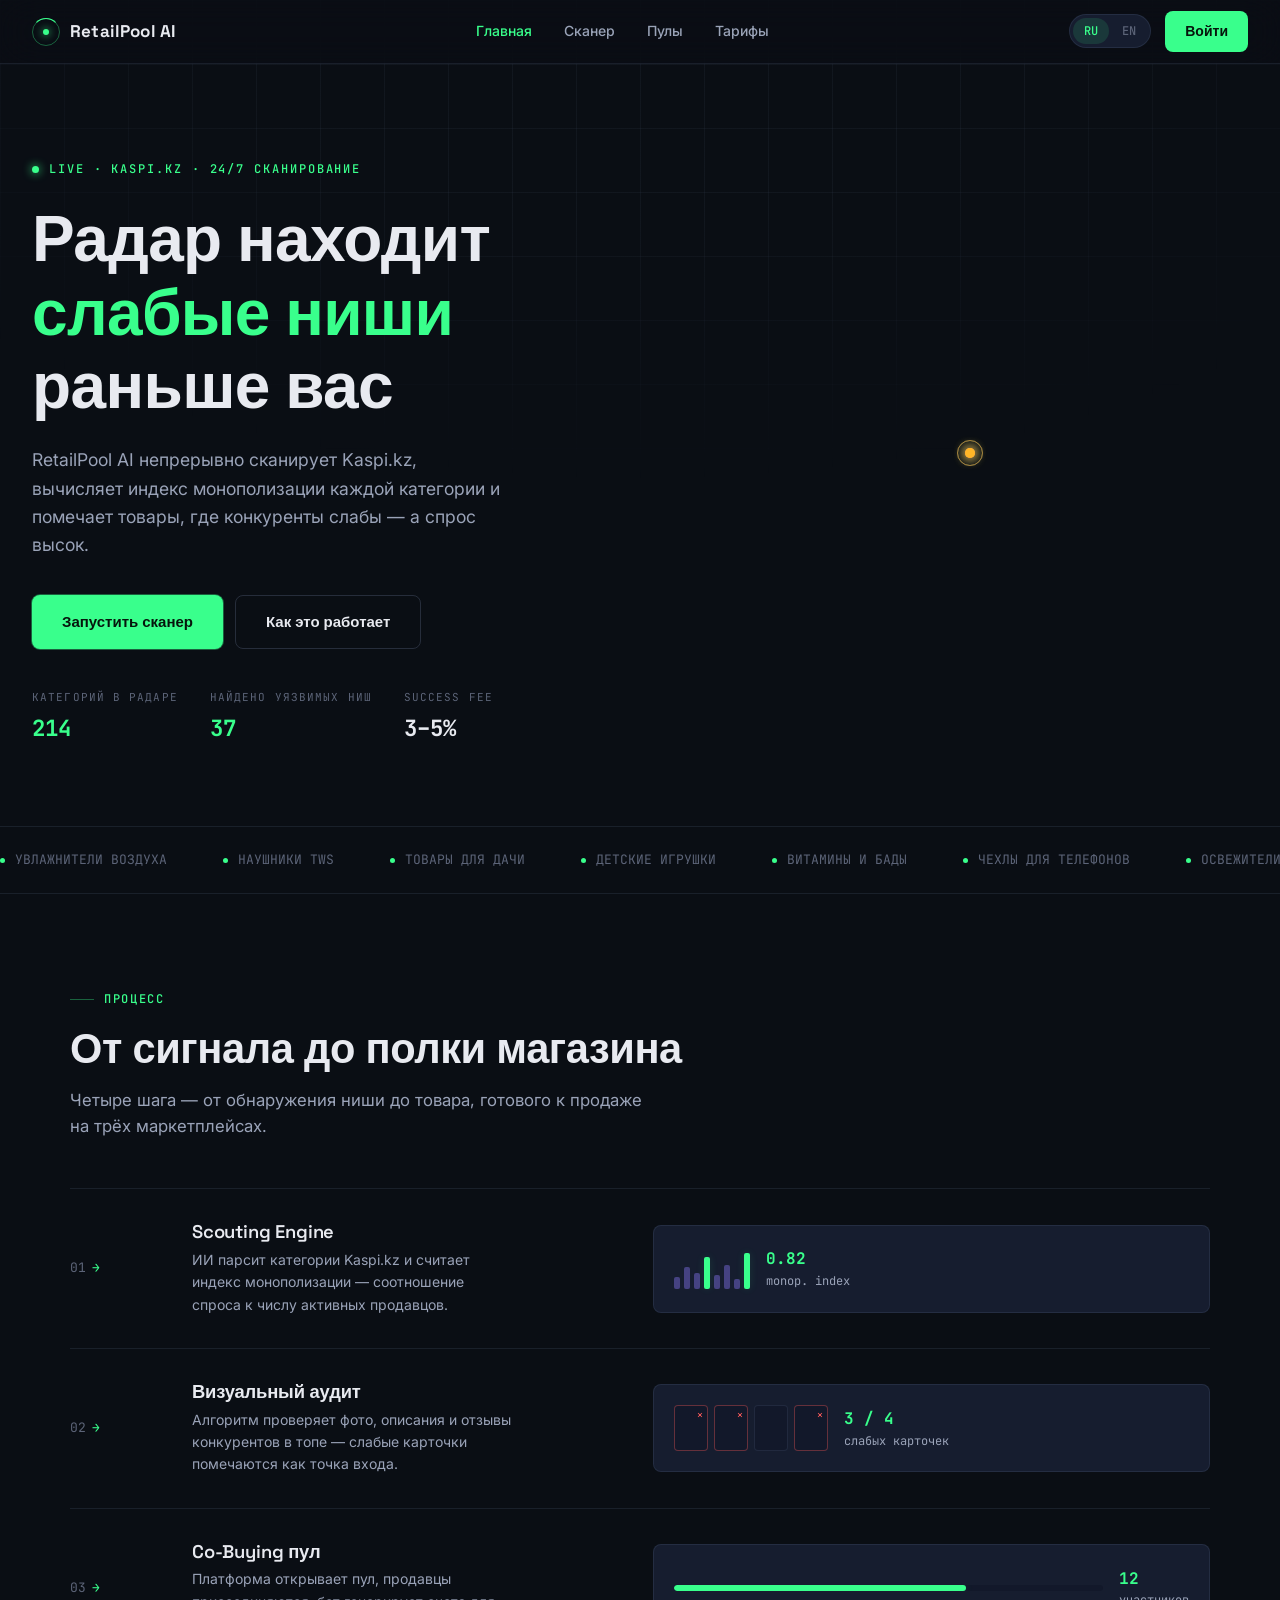
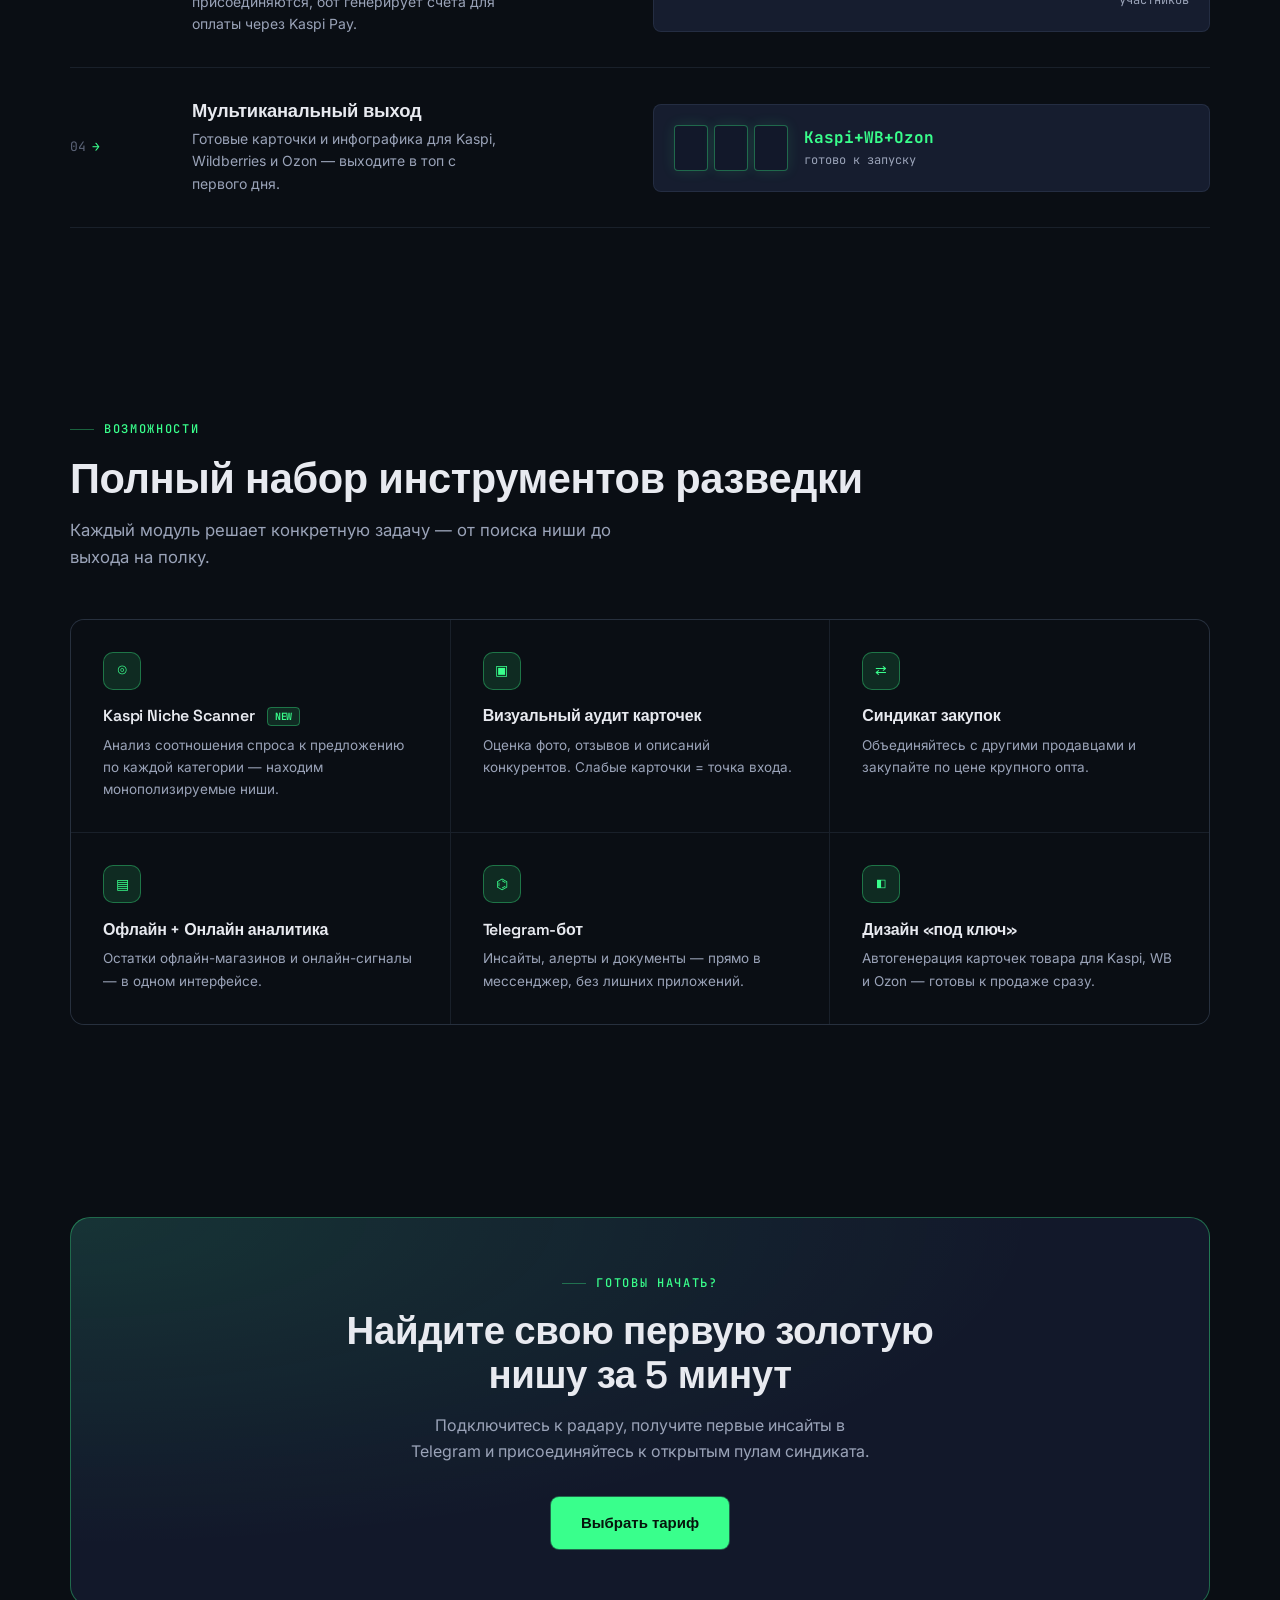
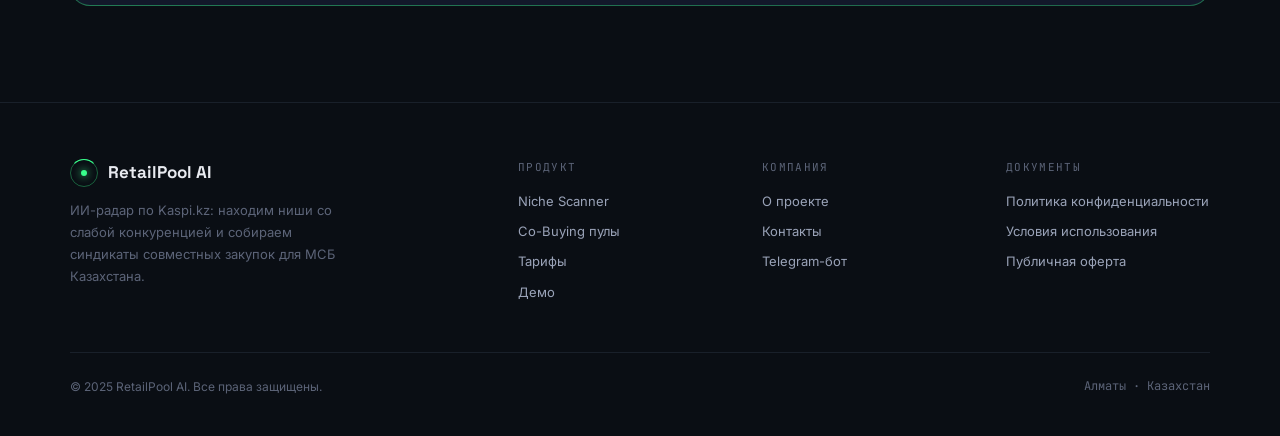
==== frontend/index.html @ d0890abc "quareo" ====
<!DOCTYPE html>
<html lang="ru">
<head>
<meta charset="UTF-8">
<meta name="viewport" content="width=device-width, initial-scale=1.0">
<title>RetailPool AI — Радар по нишам Kaspi.kz</title>
<link rel="stylesheet" href="assets/style.css">
<style>
  /* ── Hero ─────────────────────────────────────────────────── */
  .hero {
    padding-top: 10rem; padding-bottom: 5rem;
    display: grid; grid-template-columns: 1.1fr 1fr; gap: 3rem;
    align-items: center;
  }
  .hero-eyebrow {
    font-family: var(--font-mono); font-size: 12px; font-weight: 500;
    text-transform: uppercase; letter-spacing: 0.16em; color: var(--signal);
    margin-bottom: 1.5rem; display: flex; align-items: center; gap: 10px;
  }
  .hero-eyebrow-dot {
    width: 7px; height: 7px; border-radius: 50%; background: var(--signal);
    box-shadow: 0 0 10px var(--signal);
    animation: blip-pulse 2s ease-in-out infinite;
  }
  @keyframes blip-pulse { 0%,100% { opacity: 1; transform: scale(1); } 50% { opacity: 0.4; transform: scale(0.8); } }
  .hero h1 {
    font-size: clamp(2.4rem, 5.2vw, 4rem);
    margin-bottom: 1.4rem;
  }
  .hero h1 .accent { color: var(--signal); }
  .hero-sub {
    font-size: 1.1rem; color: var(--text-dim); max-width: 480px; margin-bottom: 2.25rem;
  }
  .hero-ctas { display: flex; gap: 12px; flex-wrap: wrap; margin-bottom: 2.5rem; }
  .hero-readout {
    display: flex; gap: 2rem; flex-wrap: wrap;
    font-family: var(--font-mono);
  }
  .readout-item { }
  .readout-label { font-size: 11px; color: var(--text-faint); text-transform: uppercase; letter-spacing: 0.1em; margin-bottom: 4px; }
  .readout-val { font-size: 1.4rem; font-weight: 700; color: var(--text); }
  .readout-val.signal { color: var(--signal); }

  /* ── Radar visual ─────────────────────────────────────────── */
  .radar-wrap {
    position: relative; aspect-ratio: 1; max-width: 460px; margin: 0 auto;
  }
  .radar-ring {
    position: absolute; inset: 0; border-radius: 50%;
    border: 1px solid var(--border);
  }
  .radar-ring.r2 { inset: 12.5%; }
  .radar-ring.r3 { inset: 25%; }
  .radar-ring.r4 { inset: 37.5%; }
  .radar-crosshair {
    position: absolute; inset: 0;
  }
  .radar-crosshair::before, .radar-crosshair::after {
    content: ''; position: absolute; background: var(--border);
  }
  .radar-crosshair::before { left: 0; right: 0; top: 50%; height: 1px; }
  .radar-crosshair::after { top: 0; bottom: 0; left: 50%; width: 1px; }
  .radar-sweep {
    position: absolute; inset: 0; border-radius: 50%;
    background: conic-gradient(from 0deg, var(--signal-dim) 0deg, transparent 60deg, transparent 360deg);
    animation: radar-spin 4s linear infinite;
  }
  @keyframes radar-spin { to { transform: rotate(360deg); } }
  .radar-blip {
    position: absolute; width: 10px; height: 10px; border-radius: 50%;
    background: var(--signal); box-shadow: 0 0 12px var(--signal);
    transform: translate(-50%, -50%);
  }
  .radar-blip::after {
    content: ''; position: absolute; inset: -8px; border-radius: 50%;
    border: 1px solid var(--signal-border);
    animation: blip-ring 2.4s ease-out infinite;
  }
  @keyframes blip-ring {
    0% { transform: scale(0.4); opacity: 1; }
    100% { transform: scale(2.6); opacity: 0; }
  }
  .radar-blip.alert { background: var(--alert); box-shadow: 0 0 12px var(--alert); }
  .radar-blip.alert::after { border-color: rgba(255,92,92,0.35); animation-delay: 0.6s; }
  .radar-blip.amber { background: var(--amber); box-shadow: 0 0 12px var(--amber); }
  .radar-blip.amber::after { border-color: rgba(255,182,39,0.35); animation-delay: 1.2s; }

  .radar-tag {
    position: absolute; transform: translate(-50%, -130%);
    font-family: var(--font-mono); font-size: 11px;
    background: var(--bg-elevated); border: 1px solid var(--border);
    padding: 4px 10px; border-radius: 100px; white-space: nowrap;
    color: var(--text-dim);
    opacity: 0; animation: tag-fade 8s ease-in-out infinite;
  }
  .radar-tag.t1 { animation-delay: 0s; }
  .radar-tag.t2 { animation-delay: 2.6s; }
  .radar-tag.t3 { animation-delay: 5.2s; }
  @keyframes tag-fade {
    0%, 8% { opacity: 0; transform: translate(-50%, -130%) translateY(6px); }
    14%, 70% { opacity: 1; transform: translate(-50%, -130%) translateY(0); }
    78%, 100% { opacity: 0; transform: translate(-50%, -130%) translateY(-6px); }
  }

  /* ── Marquee ──────────────────────────────────────────────── */
  .marquee-section {
    border-top: 1px solid var(--border); border-bottom: 1px solid var(--border);
    padding: 1.4rem 0; overflow: hidden;
  }
  .marquee-track {
    display: flex; gap: 3.5rem; white-space: nowrap;
    font-family: var(--font-mono); font-size: 13px; color: var(--text-faint);
    animation: marquee-scroll 32s linear infinite;
  }
  .marquee-track span { display: flex; align-items: center; gap: 10px; }
  .marquee-track .dot { width: 5px; height: 5px; border-radius: 50%; background: var(--signal); }
  @keyframes marquee-scroll { to { transform: translateX(-50%); } }

  /* ── How it works — process stream ───────────────────────── */
  .process-list { margin-top: 3rem; display: flex; flex-direction: column; }
  .process-row {
    display: grid; grid-template-columns: 90px 1fr 1.3fr; gap: 2rem;
    padding: 2rem 0; border-top: 1px solid var(--border);
    align-items: center;
  }
  .process-row:last-child { border-bottom: 1px solid var(--border); }
  .process-index {
    font-family: var(--font-mono); font-size: 13px; color: var(--text-faint);
  }
  .process-index .arrow { color: var(--signal); margin-left: 6px; }
  .process-name h3 { font-size: 1.15rem; margin-bottom: 0.4rem; }
  .process-name p { font-size: 14px; color: var(--text-dim); max-width: 320px; }
  .process-visual {
    height: 88px; border-radius: var(--radius-sm);
    background: var(--bg-elevated); border: 1px solid var(--border);
    position: relative; overflow: hidden;
    display: flex; align-items: center; padding: 0 1.25rem; gap: 1rem;
  }
  .pv-bars { display: flex; align-items: flex-end; gap: 4px; height: 40px; }
  .pv-bars span { width: 6px; background: var(--violet); border-radius: 2px; opacity: 0.4; }
  .pv-bars span.hi { background: var(--signal); opacity: 1; box-shadow: 0 0 8px var(--signal-dim); }
  .pv-readout { font-family: var(--font-mono); font-size: 12px; color: var(--text-dim); }
  .pv-readout strong { color: var(--signal); display: block; font-size: 16px; }
  .pv-cards { display: flex; gap: 6px; }
  .pv-card { width: 34px; height: 46px; border-radius: 4px; background: var(--bg-panel-solid); border: 1px solid var(--border); position: relative; }
  .pv-card.weak::after {
    content: '✗'; position: absolute; top: 2px; right: 3px;
    font-size: 9px; color: var(--alert);
  }
  .pv-card.weak { border-color: rgba(255,92,92,0.35); }
  .pv-progress-line { flex: 1; height: 6px; background: var(--bg-panel-solid); border-radius: 100px; overflow: hidden; }
  .pv-progress-fill { height: 100%; width: 68%; background: var(--signal); border-radius: 100px; box-shadow: 0 0 10px var(--signal-dim); }

  /* ── Feature grid ─────────────────────────────────────────── */
  .feature-grid {
    display: grid; grid-template-columns: repeat(3, 1fr);
    gap: 1px; margin-top: 3rem;
    background: var(--border); border: 1px solid var(--border); border-radius: var(--radius);
    overflow: hidden;
  }
  .feature-cell {
    background: var(--bg); padding: 2rem;
    transition: background 0.2s;
  }
  .feature-cell:hover { background: var(--bg-elevated); }
  .feature-icon-mark {
    width: 38px; height: 38px; border-radius: 10px;
    background: var(--signal-dim); border: 1px solid var(--signal-border);
    display: flex; align-items: center; justify-content: center;
    margin-bottom: 1.1rem; font-family: var(--font-mono); font-size: 14px; color: var(--signal);
  }
  .feature-cell h3 { font-size: 1rem; margin-bottom: 0.5rem; }
  .feature-cell p { font-size: 13.5px; color: var(--text-dim); line-height: 1.65; }
  .badge-new {
    font-family: var(--font-mono); font-size: 10px; font-weight: 700; text-transform: uppercase;
    background: var(--signal-dim); color: var(--signal);
    border: 1px solid var(--signal-border);
    border-radius: 4px; padding: 2px 7px; margin-left: 8px; vertical-align: middle;
  }

  /* ── CTA banner ───────────────────────────────────────────── */
  .cta-banner {
    border-radius: 20px; border: 1px solid var(--signal-border);
    background: radial-gradient(ellipse at top left, var(--signal-dim), transparent 60%), var(--bg-panel-solid);
    padding: 3.5rem 3rem; text-align: center;
    display: flex; flex-direction: column; align-items: center;
    position: relative; overflow: hidden;
  }
  .cta-banner h2 { font-size: clamp(1.6rem, 3.4vw, 2.4rem); margin-bottom: 1rem; max-width: 600px; }
  .cta-banner p { color: var(--text-dim); margin-bottom: 2rem; max-width: 480px; }

  @media (max-width: 860px) {
    .hero { grid-template-columns: 1fr; padding-top: 8rem; text-align: center; }
    .hero-sub { margin-left: auto; margin-right: auto; }
    .hero-ctas { justify-content: center; }
    .hero-readout { justify-content: center; }
    .radar-wrap { max-width: 360px; }
    .process-row { grid-template-columns: 1fr; gap: 1rem; }
    .process-index { display: flex; align-items: center; }
    .feature-grid { grid-template-columns: 1fr; }
  }
  @media (max-width: 600px) {
    .process-visual { height: 76px; }
  }
</style>
</head>
<body>

<!-- NAV -->
<nav>
  <a href="index.html" class="nav-logo">
    <span class="nav-logo-mark"></span>
    RetailPool AI
  </a>
  <div class="nav-links" id="navLinks">
    <a href="index.html" class="active" data-i="nav_home">Главная</a>
    <a href="scanner.html" data-i="nav_scanner">Сканер</a>
    <a href="pools.html" data-i="nav_pools">Пулы</a>
    <a href="pricing.html" data-i="nav_pricing">Тарифы</a>
  </div>
  <div class="nav-right">
    <div class="lang-switch">
      <button class="lang-btn active" data-lang="ru" onclick="rpSetLang('ru')">RU</button>
      <button class="lang-btn" data-lang="en" onclick="rpSetLang('en')">EN</button>
    </div>
    <a href="pricing.html" class="btn-nav-cta" data-i="nav_cta">Начать</a>
    <button class="nav-burger" onclick="rpToggleMobileNav()" aria-label="Menu">☰</button>
  </div>
</nav>

<main>
  <!-- HERO -->
  <section class="hero">
    <div data-reveal>
      <div class="hero-eyebrow">
        <span class="hero-eyebrow-dot"></span>
        <span data-i="hero_eyebrow">Live · Kaspi.kz · 24/7 сканирование</span>
      </div>
      <h1 data-i="hero_h1">Радар находит<br><span class="accent">слабые ниши</span><br>раньше вас</h1>
      <p class="hero-sub" data-i="hero_sub">RetailPool AI непрерывно сканирует Kaspi.kz, вычисляет индекс монополизации каждой категории и помечает товары, где конкуренты слабы — а спрос высок.</p>
      <div class="hero-ctas">
        <a href="scanner.html" class="btn btn-primary" data-i="hero_cta1">Запустить сканер</a>
        <a href="#how" class="btn btn-secondary" data-i="hero_cta2">Как это работает</a>
      </div>
      <div class="hero-readout">
        <div class="readout-item">
          <div class="readout-label" data-i="ro1_label">Категорий в радаре</div>
          <div class="readout-val mono signal">214</div>
        </div>
        <div class="readout-item">
          <div class="readout-label" data-i="ro2_label">Найдено уязвимых ниш</div>
          <div class="readout-val mono signal">37</div>
        </div>
        <div class="readout-item">
          <div class="readout-label" data-i="ro3_label">Success Fee</div>
          <div class="readout-val mono">3–5%</div>
        </div>
      </div>
    </div>

    <div class="radar-wrap" data-reveal>
      <div class="radar-ring"></div>
      <div class="radar-ring r2"></div>
      <div class="radar-ring r3"></div>
      <div class="radar-ring r4"></div>
      <div class="radar-crosshair"></div>
      <div class="radar-sweep"></div>
      <div class="radar-blip" style="top:28%; left:62%;"></div>
      <div class="radar-blip alert" style="top:65%; left:38%;"></div>
      <div class="radar-blip amber" style="top:45%; left:75%;"></div>
      <div class="radar-tag t1" style="top:28%; left:62%;" data-i="radar_tag1">Увлажнители · monop. 0.82</div>
      <div class="radar-tag t2" style="top:65%; left:38%;" data-i="radar_tag2">Наушники TWS · слабые карточки</div>
      <div class="radar-tag t3" style="top:45%; left:75%;" data-i="radar_tag3">Товары для дачи · спрос ↑212%</div>
    </div>
  </section>

  <!-- MARQUEE -->
  <div class="marquee-section">
    <div class="marquee-track" id="marqueeTrack"></div>
  </div>

  <!-- HOW IT WORKS -->
  <section id="how">
    <div class="container">
      <div class="section-eyebrow" data-i="how_eyebrow">Процесс</div>
      <h2 class="section-title" data-i="how_title">От сигнала до полки магазина</h2>
      <p class="section-sub" data-i="how_sub">Четыре шага — от обнаружения ниши до товара, готового к продаже на трёх маркетплейсах.</p>

      <div class="process-list">
        <div class="process-row" data-reveal>
          <div class="process-index">01<span class="arrow">→</span></div>
          <div class="process-name">
            <h3 data-i="step1_h">Scouting Engine</h3>
            <p data-i="step1_p">ИИ парсит категории Kaspi.kz и считает индекс монополизации — соотношение спроса к числу активных продавцов.</p>
          </div>
          <div class="process-visual">
            <div class="pv-bars">
              <span style="height:30%"></span><span style="height:55%"></span><span style="height:40%"></span>
              <span style="height:80%" class="hi"></span><span style="height:35%"></span><span style="height:60%"></span>
              <span style="height:25%"></span><span style="height:90%" class="hi"></span>
            </div>
            <div class="pv-readout"><strong>0.82</strong><span data-i="pv1_label">monop. index</span></div>
          </div>
        </div>

        <div class="process-row" data-reveal>
          <div class="process-index">02<span class="arrow">→</span></div>
          <div class="process-name">
            <h3 data-i="step2_h">Визуальный аудит</h3>
            <p data-i="step2_p">Алгоритм проверяет фото, описания и отзывы конкурентов в топе — слабые карточки помечаются как точка входа.</p>
          </div>
          <div class="process-visual">
            <div class="pv-cards">
              <div class="pv-card weak"></div>
              <div class="pv-card weak"></div>
              <div class="pv-card"></div>
              <div class="pv-card weak"></div>
            </div>
            <div class="pv-readout"><strong class="text-alert">3 / 4</strong><span data-i="pv2_label">слабых карточек</span></div>
          </div>
        </div>

        <div class="process-row" data-reveal>
          <div class="process-index">03<span class="arrow">→</span></div>
          <div class="process-name">
            <h3 data-i="step3_h">Co-Buying пул</h3>
            <p data-i="step3_p">Платформа открывает пул, продавцы присоединяются, бот генерирует счета для оплаты через Kaspi Pay.</p>
          </div>
          <div class="process-visual">
            <div class="pv-progress-line"><div class="pv-progress-fill"></div></div>
            <div class="pv-readout"><strong>12</strong><span data-i="pv3_label">участников</span></div>
          </div>
        </div>

        <div class="process-row" data-reveal>
          <div class="process-index">04<span class="arrow">→</span></div>
          <div class="process-name">
            <h3 data-i="step4_h">Мультиканальный выход</h3>
            <p data-i="step4_p">Готовые карточки и инфографика для Kaspi, Wildberries и Ozon — выходите в топ с первого дня.</p>
          </div>
          <div class="process-visual">
            <div class="pv-cards">
              <div class="pv-card" style="border-color: var(--signal-border); box-shadow: 0 0 14px var(--signal-dim);"></div>
              <div class="pv-card" style="border-color: var(--signal-border); box-shadow: 0 0 14px var(--signal-dim);"></div>
              <div class="pv-card" style="border-color: var(--signal-border); box-shadow: 0 0 14px var(--signal-dim);"></div>
            </div>
            <div class="pv-readout"><strong class="text-signal" data-i="pv4_val">Kaspi+WB+Ozon</strong><span data-i="pv4_label">готово к запуску</span></div>
          </div>
        </div>
      </div>
    </div>
  </section>

  <!-- FEATURES -->
  <section id="features">
    <div class="container">
      <div class="section-eyebrow" data-i="feat_eyebrow">Возможности</div>
      <h2 class="section-title" data-i="feat_title">Полный набор инструментов разведки</h2>
      <p class="section-sub" data-i="feat_sub">Каждый модуль решает конкретную задачу — от поиска ниши до выхода на полку.</p>

      <div class="feature-grid">
        <div class="feature-cell" data-reveal>
          <div class="feature-icon-mark">◎</div>
          <h3 data-i="f1_h">Kaspi Niche Scanner <span class="badge-new">New</span></h3>
          <p data-i="f1_p">Анализ соотношения спроса к предложению по каждой категории — находим монополизируемые ниши.</p>
        </div>
        <div class="feature-cell" data-reveal>
          <div class="feature-icon-mark">▣</div>
          <h3 data-i="f2_h">Визуальный аудит карточек</h3>
          <p data-i="f2_p">Оценка фото, отзывов и описаний конкурентов. Слабые карточки = точка входа.</p>
        </div>
        <div class="feature-cell" data-reveal>
          <div class="feature-icon-mark">⇄</div>
          <h3 data-i="f3_h">Синдикат закупок</h3>
          <p data-i="f3_p">Объединяйтесь с другими продавцами и закупайте по цене крупного опта.</p>
        </div>
        <div class="feature-cell" data-reveal>
          <div class="feature-icon-mark">▤</div>
          <h3 data-i="f4_h">Офлайн + Онлайн аналитика</h3>
          <p data-i="f4_p">Остатки офлайн-магазинов и онлайн-сигналы — в одном интерфейсе.</p>
        </div>
        <div class="feature-cell" data-reveal>
          <div class="feature-icon-mark">⌬</div>
          <h3 data-i="f5_h">Telegram-бот</h3>
          <p data-i="f5_p">Инсайты, алерты и документы — прямо в мессенджер, без лишних приложений.</p>
        </div>
        <div class="feature-cell" data-reveal>
          <div class="feature-icon-mark">◧</div>
          <h3 data-i="f6_h">Дизайн «под ключ»</h3>
          <p data-i="f6_p">Автогенерация карточек товара для Kaspi, WB и Ozon — готовы к продаже сразу.</p>
        </div>
      </div>
    </div>
  </section>

  <!-- CTA -->
  <section>
    <div class="container">
      <div class="cta-banner" data-reveal>
        <div class="section-eyebrow" data-i="cta_eyebrow" style="justify-content:center">Готовы начать?</div>
        <h2 data-i="cta_title">Найдите свою первую золотую нишу за 5 минут</h2>
        <p data-i="cta_sub">Подключитесь к радару, получите первые инсайты в Telegram и присоединяйтесь к открытым пулам синдиката.</p>
        <a href="pricing.html" class="btn btn-primary" data-i="cta_btn">Выбрать тариф</a>
      </div>
    </div>
  </section>
</main>

<!-- FOOTER -->
<footer>
  <div class="footer-grid">
    <div>
      <div class="footer-brand"><span class="nav-logo-mark"></span> RetailPool AI</div>
      <p class="footer-desc" data-i="footer_desc">ИИ-радар по Kaspi.kz: находим ниши со слабой конкуренцией и собираем синдикаты совместных закупок для МСБ Казахстана.</p>
    </div>
    <div class="footer-col">
      <div class="footer-col-title" data-i="footer_product">Продукт</div>
      <a href="scanner.html" data-i="footer_l_scanner">Niche Scanner</a>
      <a href="pools.html" data-i="footer_l_pools">Co-Buying пулы</a>
      <a href="pricing.html" data-i="footer_l_pricing">Тарифы</a>
      <a href="scanner.html#demo" data-i="footer_l_demo">Демо</a>
    </div>
    <div class="footer-col">
      <div class="footer-col-title" data-i="footer_company">Компания</div>
      <a href="#" data-i="footer_l_about">О проекте</a>
      <a href="#" data-i="footer_l_contact">Контакты</a>
      <a href="https://t.me/retailpoolai" target="_blank" data-i="footer_l_telegram">Telegram-бот</a>
    </div>
    <div class="footer-col">
      <div class="footer-col-title" data-i="footer_legal">Документы</div>
      <a href="#" data-i="footer_l_privacy">Политика конфиденциальности</a>
      <a href="#" data-i="footer_l_terms">Условия использования</a>
      <a href="#" data-i="footer_l_offer">Публичная оферта</a>
    </div>
  </div>
  <div class="footer-bottom">
    <span data-i="footer_rights">© 2025 RetailPool AI. Все права защищены.</span>
    <span class="mono" data-i="footer_built">Алматы · Казахстан</span>
  </div>
</footer>

<script src="assets/common.js"></script>
<script>
const PAGE_I18N = {
  ru: {
    hero_eyebrow: "Live · Kaspi.kz · 24/7 сканирование",
    hero_h1: 'Радар находит<br><span class="accent">слабые ниши</span><br>раньше вас',
    hero_sub: "RetailPool AI непрерывно сканирует Kaspi.kz, вычисляет индекс монополизации каждой категории и помечает товары, где конкуренты слабы — а спрос высок.",
    hero_cta1: "Запустить сканер", hero_cta2: "Как это работает",
    ro1_label: "Категорий в радаре", ro2_label: "Найдено уязвимых ниш", ro3_label: "Success Fee",
    radar_tag1: "Увлажнители · monop. 0.82", radar_tag2: "Наушники TWS · слабые карточки", radar_tag3: "Товары для дачи · спрос ↑212%",
    how_eyebrow: "Процесс", how_title: "От сигнала до полки магазина",
    how_sub: "Четыре шага — от обнаружения ниши до товара, готового к продаже на трёх маркетплейсах.",
    step1_h: "Scouting Engine", step1_p: "ИИ парсит категории Kaspi.kz и считает индекс монополизации — соотношение спроса к числу активных продавцов.",
    step2_h: "Визуальный аудит", step2_p: "Алгоритм проверяет фото, описания и отзывы конкурентов в топе — слабые карточки помечаются как точка входа.",
    step3_h: "Co-Buying пул", step3_p: "Платформа открывает пул, продавцы присоединяются, бот генерирует счета для оплаты через Kaspi Pay.",
    step4_h: "Мультиканальный выход", step4_p: "Готовые карточки и инфографика для Kaspi, Wildberries и Ozon — выходите в топ с первого дня.",
    pv1_label: "monop. index", pv2_label: "слабых карточек", pv3_label: "участников", pv4_label: "готово к запуску", pv4_val: "Kaspi+WB+Ozon",
    feat_eyebrow: "Возможности", feat_title: "Полный набор инструментов разведки",
    feat_sub: "Каждый модуль решает конкретную задачу — от поиска ниши до выхода на полку.",
    f1_h: 'Kaspi Niche Scanner <span class="badge-new">New</span>', f1_p: "Анализ соотношения спроса к предложению по каждой категории — находим монополизируемые ниши.",
    f2_h: "Визуальный аудит карточек", f2_p: "Оценка фото, отзывов и описаний конкурентов. Слабые карточки = точка входа.",
    f3_h: "Синдикат закупок", f3_p: "Объединяйтесь с другими продавцами и закупайте по цене крупного опта.",
    f4_h: "Офлайн + Онлайн аналитика", f4_p: "Остатки офлайн-магазинов и онлайн-сигналы — в одном интерфейсе.",
    f5_h: "Telegram-бот", f5_p: "Инсайты, алерты и документы — прямо в мессенджер, без лишних приложений.",
    f6_h: "Дизайн «под ключ»", f6_p: "Автогенерация карточек товара для Kaspi, WB и Ozon — готовы к продаже сразу.",
    cta_eyebrow: "Готовы начать?", cta_title: "Найдите свою первую золотую нишу за 5 минут",
    cta_sub: "Подключитесь к радару, получите первые инсайты в Telegram и присоединяйтесь к открытым пулам синдиката.",
    cta_btn: "Выбрать тариф",
    marquee: ["УВЛАЖНИТЕЛИ ВОЗДУХА", "НАУШНИКИ TWS", "ТОВАРЫ ДЛЯ ДАЧИ", "ДЕТСКИЕ ИГРУШКИ", "ВИТАМИНЫ И БАДЫ", "ЧЕХЛЫ ДЛЯ ТЕЛЕФОНОВ", "ОСВЕЖИТЕЛИ ВОЗДУХА", "ПОВЕРБАНКИ"],
  },
  en: {
    hero_eyebrow: "Live · Kaspi.kz · 24/7 scanning",
    hero_h1: 'The radar finds<br><span class="accent">weak niches</span><br>before you do',
    hero_sub: "RetailPool AI continuously scans Kaspi.kz, computes a monopolization index for every category, and flags products where competitors are weak — and demand is high.",
    hero_cta1: "Run the scanner", hero_cta2: "How it works",
    ro1_label: "Categories on radar", ro2_label: "Vulnerable niches found", ro3_label: "Success fee",
    radar_tag1: "Humidifiers · monop. 0.82", radar_tag2: "TWS earbuds · weak listings", radar_tag3: "Garden goods · demand ↑212%",
    how_eyebrow: "Process", how_title: "From signal to shelf",
    how_sub: "Four steps — from spotting a niche to a product ready to sell across three marketplaces.",
    step1_h: "Scouting Engine", step1_p: "AI scans Kaspi.kz categories and computes a monopolization index — the ratio of demand to active sellers.",
    step2_h: "Visual audit", step2_p: "The algorithm checks photos, descriptions and reviews of top competitors — weak listings are flagged as entry points.",
    step3_h: "Co-Buying pool", step3_p: "The platform opens a pool, sellers join, and the bot generates invoices for payment via Kaspi Pay.",
    step4_h: "Multichannel launch", step4_p: "Ready-made cards and infographics for Kaspi, Wildberries and Ozon — top the category from day one.",
    pv1_label: "monop. index", pv2_label: "weak listings", pv3_label: "participants", pv4_label: "ready to launch", pv4_val: "Kaspi+WB+Ozon",
    feat_eyebrow: "Capabilities", feat_title: "A full scouting toolkit",
    feat_sub: "Each module solves one specific job — from finding a niche to landing it on the shelf.",
    f1_h: 'Kaspi Niche Scanner <span class="badge-new">New</span>', f1_p: "Supply/demand ratio analysis per category — we find monopolizable niches.",
    f2_h: "Visual card audit", f2_p: "Evaluation of competitor photos, reviews and descriptions. Weak cards = entry point.",
    f3_h: "Buying syndicate", f3_p: "Join other sellers and buy at large-wholesale prices.",
    f4_h: "Offline + online analytics", f4_p: "Offline store inventory and online signals in one interface.",
    f5_h: "Telegram bot", f5_p: "Insights, alerts and documents — straight to the messenger.",
    f6_h: "Turn-key design", f6_p: "Auto-generated product cards for Kaspi, WB and Ozon — ready to sell immediately.",
    cta_eyebrow: "Ready to start?", cta_title: "Find your first golden niche in 5 minutes",
    cta_sub: "Connect to the radar, get your first Telegram insights, and join open syndicate pools.",
    cta_btn: "Choose a plan",
    marquee: ["AIR HUMIDIFIERS", "TWS EARBUDS", "GARDEN GOODS", "KIDS TOYS", "VITAMINS & SUPPLEMENTS", "PHONE CASES", "AIR FRESHENERS", "POWER BANKS"],
  }
};
// Merge page-specific translations into shared dictionary
Object.keys(PAGE_I18N).forEach(l => Object.assign(RP_I18N[l], PAGE_I18N[l]));

function renderMarquee() {
  const items = RP_I18N[RP_LANG].marquee;
  const html = items.map(m => `<span><span class="dot"></span>${m}</span>`).join('');
  document.getElementById('marqueeTrack').innerHTML = html + html;
}

function onLangChange() {
  renderMarquee();
  document.querySelectorAll('.nav-links a').forEach(a => {
    if (a.getAttribute('href') === 'index.html') a.classList.add('active');
  });
}

renderMarquee();
</script>
</body>
</html>
---- frontend/assets/style.css ----
/* ============================================================
   RetailPool AI — "Signal in the Noise" design system
   ============================================================ */

@import url('https://fonts.googleapis.com/css2?family=Space+Grotesk:wght@400;500;600;700&family=Inter:wght@400;500;600;700&family=JetBrains+Mono:wght@400;500;700&display=swap');

:root {
  --bg: #0a0e14;
  --bg-panel: #11172480;
  --bg-panel-solid: #12182a;
  --bg-elevated: #161d2f;
  --grid-line: rgba(120, 140, 180, 0.07);
  --border: rgba(140, 160, 200, 0.12);
  --border-strong: rgba(140, 160, 200, 0.22);

  --text: #e8eaf0;
  --text-dim: #9aa3b8;
  --text-faint: #5c6478;

  --signal: #39ff8c;
  --signal-dim: rgba(57, 255, 140, 0.12);
  --signal-border: rgba(57, 255, 140, 0.35);

  --alert: #ff5c5c;
  --alert-dim: rgba(255, 92, 92, 0.12);

  --amber: #ffb627;
  --amber-dim: rgba(255, 182, 39, 0.12);

  --violet: #8c7bff;
  --violet-dim: rgba(140, 123, 255, 0.12);

  --radius: 14px;
  --radius-sm: 8px;
  --font-display: 'Space Grotesk', sans-serif;
  --font-body: 'Inter', sans-serif;
  --font-mono: 'JetBrains Mono', monospace;
}

* , *::before, *::after { box-sizing: border-box; margin: 0; padding: 0; }
html { scroll-behavior: smooth; }

body {
  font-family: var(--font-body);
  background: var(--bg);
  color: var(--text);
  line-height: 1.6;
  font-size: 16px;
  position: relative;
  overflow-x: hidden;
}

/* ── Ambient grid background ─────────────────────────────────── */
body::before {
  content: '';
  position: fixed; inset: 0; z-index: 0;
  background-image:
    linear-gradient(var(--grid-line) 1px, transparent 1px),
    linear-gradient(90deg, var(--grid-line) 1px, transparent 1px);
  background-size: 64px 64px;
  pointer-events: none;
  mask-image: radial-gradient(ellipse 80% 60% at 50% 0%, black 40%, transparent 90%);
}

main, nav, footer { position: relative; z-index: 1; }

a { color: inherit; }

/* ── Typography ───────────────────────────────────────────────── */
h1, h2, h3, h4 {
  font-family: var(--font-display);
  font-weight: 600;
  letter-spacing: -0.01em;
  line-height: 1.15;
}
.mono { font-family: var(--font-mono); }

/* ── Nav ──────────────────────────────────────────────────────── */
nav {
  position: fixed; top: 0; left: 0; right: 0; z-index: 100;
  background: rgba(10, 14, 20, 0.7);
  backdrop-filter: blur(20px);
  border-bottom: 1px solid var(--border);
  padding: 0 2rem;
  height: 64px;
  display: flex; align-items: center; justify-content: space-between;
}
.nav-logo {
  font-family: var(--font-display);
  font-size: 17px; font-weight: 700; color: var(--text);
  display: flex; align-items: center; gap: 10px; text-decoration: none;
  letter-spacing: 0.01em;
}
.nav-logo-mark {
  width: 28px; height: 28px; position: relative;
  border: 1.5px solid var(--signal-border);
  border-radius: 50%;
  display: flex; align-items: center; justify-content: center;
}
.nav-logo-mark::before {
  content: ''; width: 6px; height: 6px; border-radius: 50%;
  background: var(--signal);
  box-shadow: 0 0 8px var(--signal);
}
.nav-logo-mark::after {
  content: '';
  position: absolute; inset: -1px;
  border-radius: 50%;
  border: 1px solid transparent;
  border-top-color: var(--signal);
  animation: nav-spin 3s linear infinite;
}
@keyframes nav-spin { to { transform: rotate(360deg); } }

.nav-links { display: flex; align-items: center; gap: 2rem; }
.nav-links a {
  color: var(--text-dim); text-decoration: none; font-size: 14px;
  font-weight: 500; transition: color 0.15s; position: relative;
}
.nav-links a:hover { color: var(--text); }
.nav-links a.active { color: var(--signal); }

.nav-right { display: flex; align-items: center; gap: 14px; }
.lang-switch { display: flex; gap: 2px; background: var(--bg-elevated); border-radius: 100px; padding: 3px; border: 1px solid var(--border); }
.lang-btn {
  background: none; border: none; cursor: pointer;
  font-family: var(--font-mono); font-size: 12px; padding: 5px 11px; border-radius: 100px;
  color: var(--text-faint); transition: all 0.15s; font-weight: 500;
}
.lang-btn.active { background: var(--signal-dim); color: var(--signal); }

.btn-nav-cta {
  background: var(--signal); color: #06150c; border: none;
  border-radius: var(--radius-sm); padding: 9px 20px;
  font-size: 14px; font-weight: 600; cursor: pointer;
  transition: all 0.15s;
  text-decoration: none; display: inline-block;
  font-family: var(--font-display);
}
.btn-nav-cta:hover { box-shadow: 0 0 24px var(--signal-dim), 0 0 0 1px var(--signal-border); transform: translateY(-1px); }

.nav-burger { display: none; background: none; border: none; color: var(--text); cursor: pointer; padding: 8px; font-size: 20px; }

@media (max-width: 860px) {
  .nav-links {
    display: none;
    position: absolute; top: 64px; left: 0; right: 0;
    background: rgba(10,14,20,0.97); backdrop-filter: blur(20px);
    flex-direction: column; align-items: flex-start; gap: 0;
    border-bottom: 1px solid var(--border);
    padding: 0.5rem 1.25rem 1rem;
  }
  .nav-links.mobile-open { display: flex; }
  .nav-links a { padding: 0.75rem 0; width: 100%; border-bottom: 1px solid var(--border); }
  .nav-links a:last-child { border-bottom: none; }
  .nav-burger { display: block; }
}

/* ── Layout ───────────────────────────────────────────────────── */
section { padding: 6rem 2rem; }
.container { max-width: 1140px; margin: 0 auto; }
.container-narrow { max-width: 760px; margin: 0 auto; }

.section-eyebrow {
  font-family: var(--font-mono); font-size: 12px; font-weight: 500;
  text-transform: uppercase; letter-spacing: 0.14em; color: var(--signal);
  margin-bottom: 1rem; display: flex; align-items: center; gap: 10px;
}
.section-eyebrow::before {
  content: ''; width: 24px; height: 1px; background: var(--signal-border);
}
.section-title {
  font-size: clamp(1.8rem, 3.4vw, 2.6rem); font-weight: 700; margin-bottom: 0.85rem;
}
.section-sub { font-size: 1.05rem; color: var(--text-dim); max-width: 580px; }

/* ── Buttons ──────────────────────────────────────────────────── */
.btn {
  display: inline-flex; align-items: center; justify-content: center; gap: 8px;
  font-family: var(--font-display); font-weight: 600; font-size: 15px;
  border-radius: var(--radius-sm); padding: 14px 30px;
  cursor: pointer; text-decoration: none; border: none;
  transition: all 0.18s cubic-bezier(.2,.8,.2,1);
}
.btn-primary {
  background: var(--signal); color: #06150c;
  box-shadow: 0 0 0 1px var(--signal-border);
}
.btn-primary:hover { box-shadow: 0 0 32px var(--signal-dim), 0 0 0 1px var(--signal-border); transform: translateY(-2px); }
.btn-secondary {
  background: transparent; color: var(--text);
  border: 1px solid var(--border-strong);
}
.btn-secondary:hover { border-color: var(--signal-border); color: var(--signal); transform: translateY(-2px); }
.btn-block { width: 100%; }
.btn:disabled { opacity: 0.5; cursor: not-allowed; transform: none !important; }

/* ── Cards / Panels ───────────────────────────────────────────── */
.panel {
  background: var(--bg-panel);
  border: 1px solid var(--border);
  border-radius: var(--radius);
  backdrop-filter: blur(8px);
}

/* ── Scanlines decorative ─────────────────────────────────────── */
.scanline-overlay {
  position: absolute; inset: 0; pointer-events: none; overflow: hidden;
  border-radius: inherit;
}
.scanline-overlay::after {
  content: '';
  position: absolute; left: 0; right: 0; height: 120px;
  background: linear-gradient(to bottom, transparent, var(--signal-dim), transparent);
  animation: scan-move 5s ease-in-out infinite;
  opacity: 0.6;
}
@keyframes scan-move {
  0%, 100% { top: -120px; }
  50% { top: 100%; }
}

/* ── Footer ───────────────────────────────────────────────────── */
footer {
  border-top: 1px solid var(--border);
  padding: 3.5rem 2rem 2.5rem;
}
.footer-grid {
  max-width: 1140px; margin: 0 auto;
  display: grid; grid-template-columns: 2fr 1fr 1fr 1fr; gap: 2.5rem;
}
.footer-brand { font-family: var(--font-display); font-weight: 700; font-size: 17px; margin-bottom: 0.75rem; display:flex; align-items:center; gap:10px; }
.footer-desc { font-size: 13px; color: var(--text-faint); max-width: 280px; line-height: 1.7; }
.footer-col-title {
  font-family: var(--font-mono); font-size: 11px; text-transform: uppercase;
  letter-spacing: 0.12em; color: var(--text-faint); margin-bottom: 0.9rem;
}
.footer-col a {
  display: block; font-size: 13px; color: var(--text-dim); text-decoration: none;
  margin-bottom: 0.6rem; transition: color 0.15s;
}
.footer-col a:hover { color: var(--signal); }
.footer-bottom {
  max-width: 1140px; margin: 2.5rem auto 0; padding-top: 1.5rem;
  border-top: 1px solid var(--border);
  display: flex; justify-content: space-between; align-items: center;
  font-size: 12px; color: var(--text-faint); flex-wrap: wrap; gap: 1rem;
}
.footer-bottom .mono { font-family: var(--font-mono); }

/* ── Utility ──────────────────────────────────────────────────── */
.text-signal { color: var(--signal); }
.text-alert { color: var(--alert); }
.text-amber { color: var(--amber); }
.text-violet { color: var(--violet); }
.text-dim { color: var(--text-dim); }
.text-faint { color: var(--text-faint); }

[data-reveal] {
  opacity: 0; transform: translateY(24px);
  transition: opacity 0.7s cubic-bezier(.2,.8,.2,1), transform 0.7s cubic-bezier(.2,.8,.2,1);
}
[data-reveal].in-view { opacity: 1; transform: translateY(0); }

@media (prefers-reduced-motion: reduce) {
  [data-reveal] { opacity: 1 !important; transform: none !important; transition: none !important; }
  *, *::before, *::after { animation-duration: 0.01ms !important; animation-iteration-count: 1 !important; }
}

/* ── Responsive ───────────────────────────────────────────────── */
@media (max-width: 860px) {
  .footer-grid { grid-template-columns: 1fr 1fr; gap: 2rem; }
}
@media (max-width: 600px) {
  nav { padding: 0 1.25rem; }
  section { padding: 4rem 1.25rem; }
  .footer-grid { grid-template-columns: 1fr; }
  .footer-bottom { flex-direction: column; align-items: flex-start; }
}
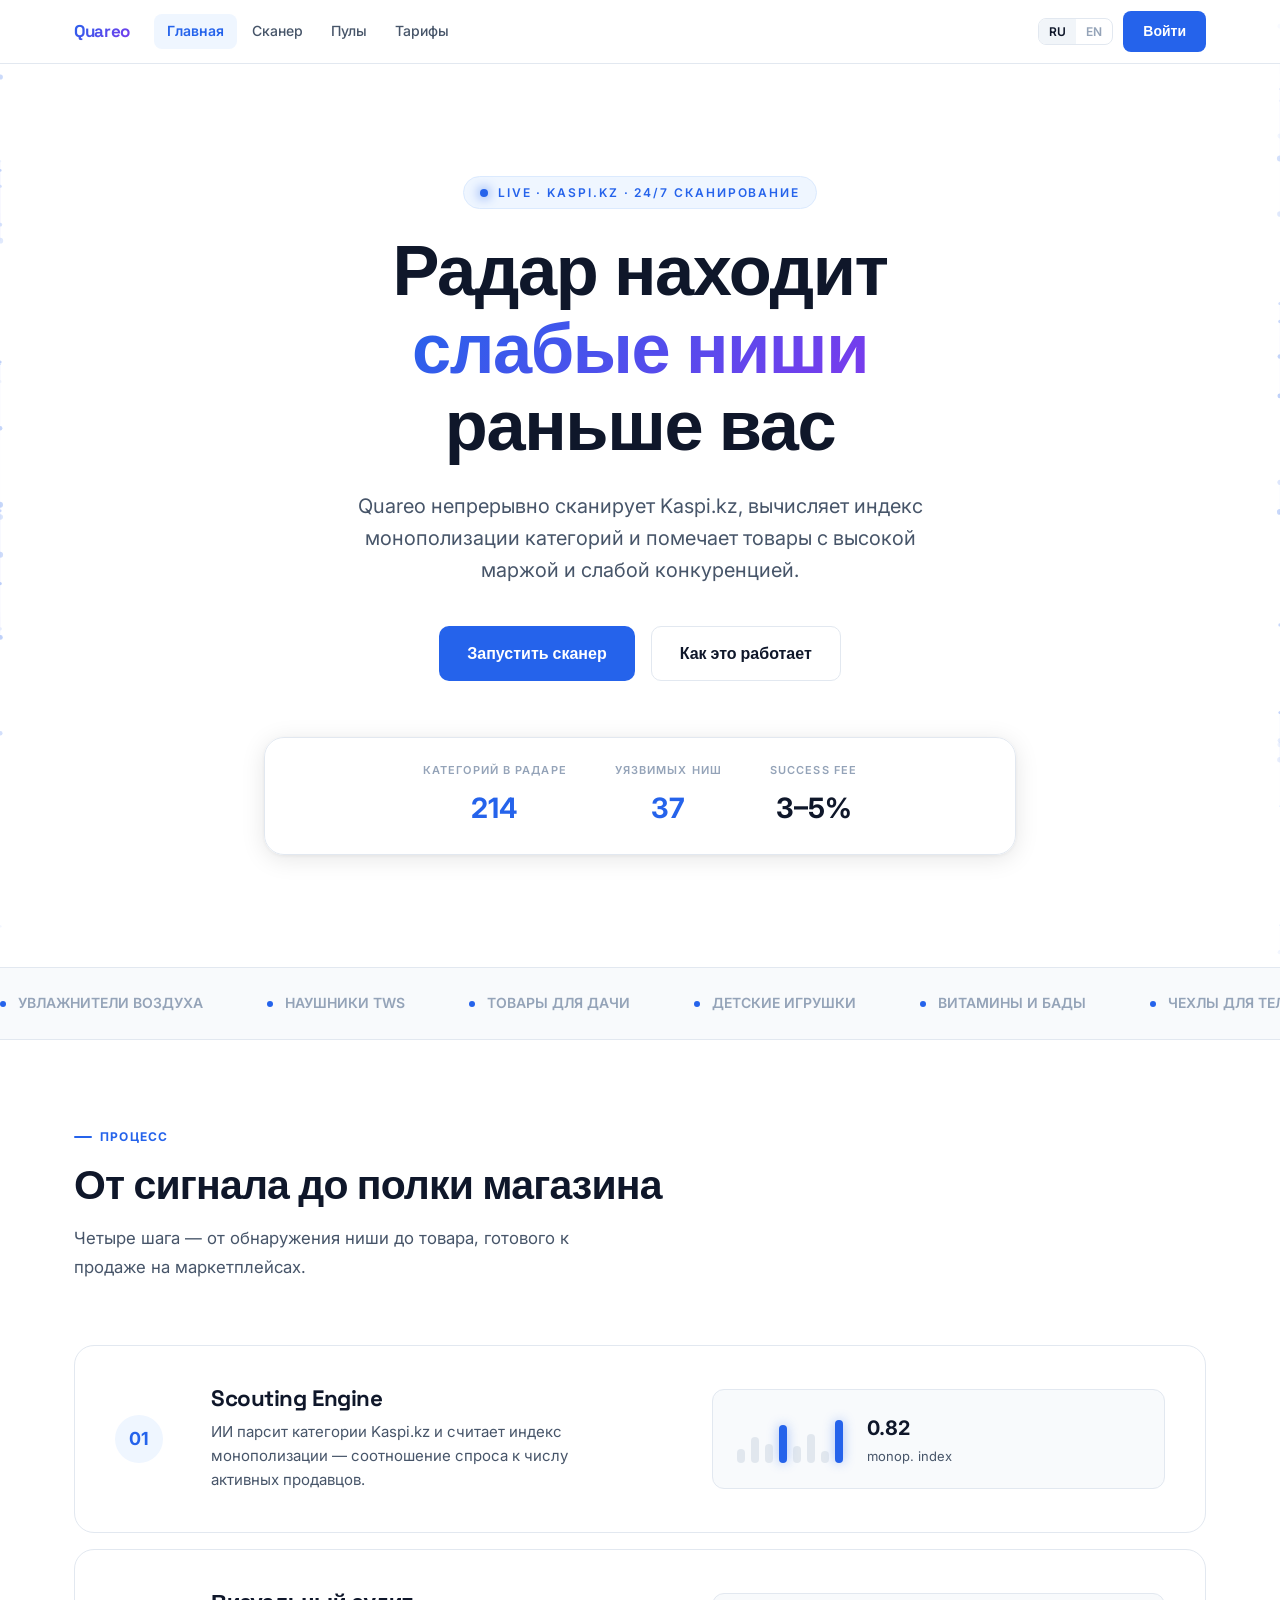
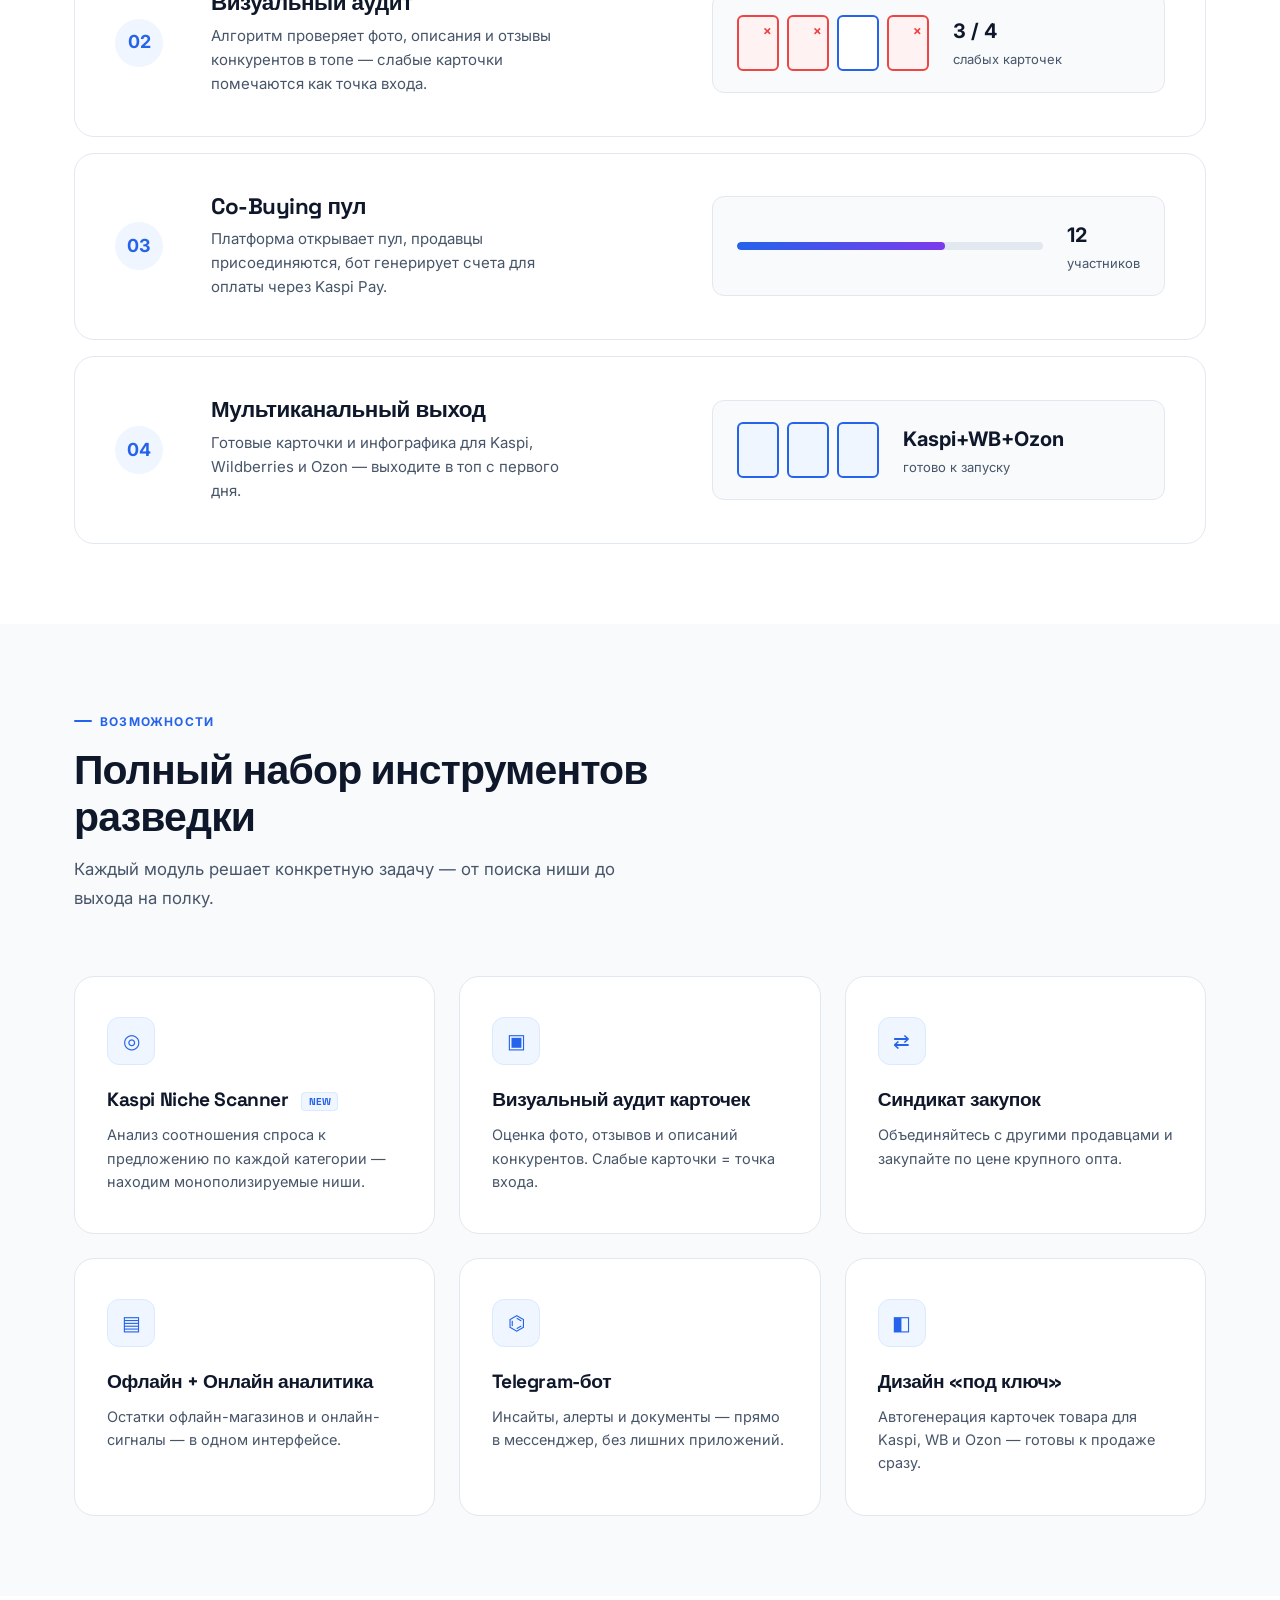
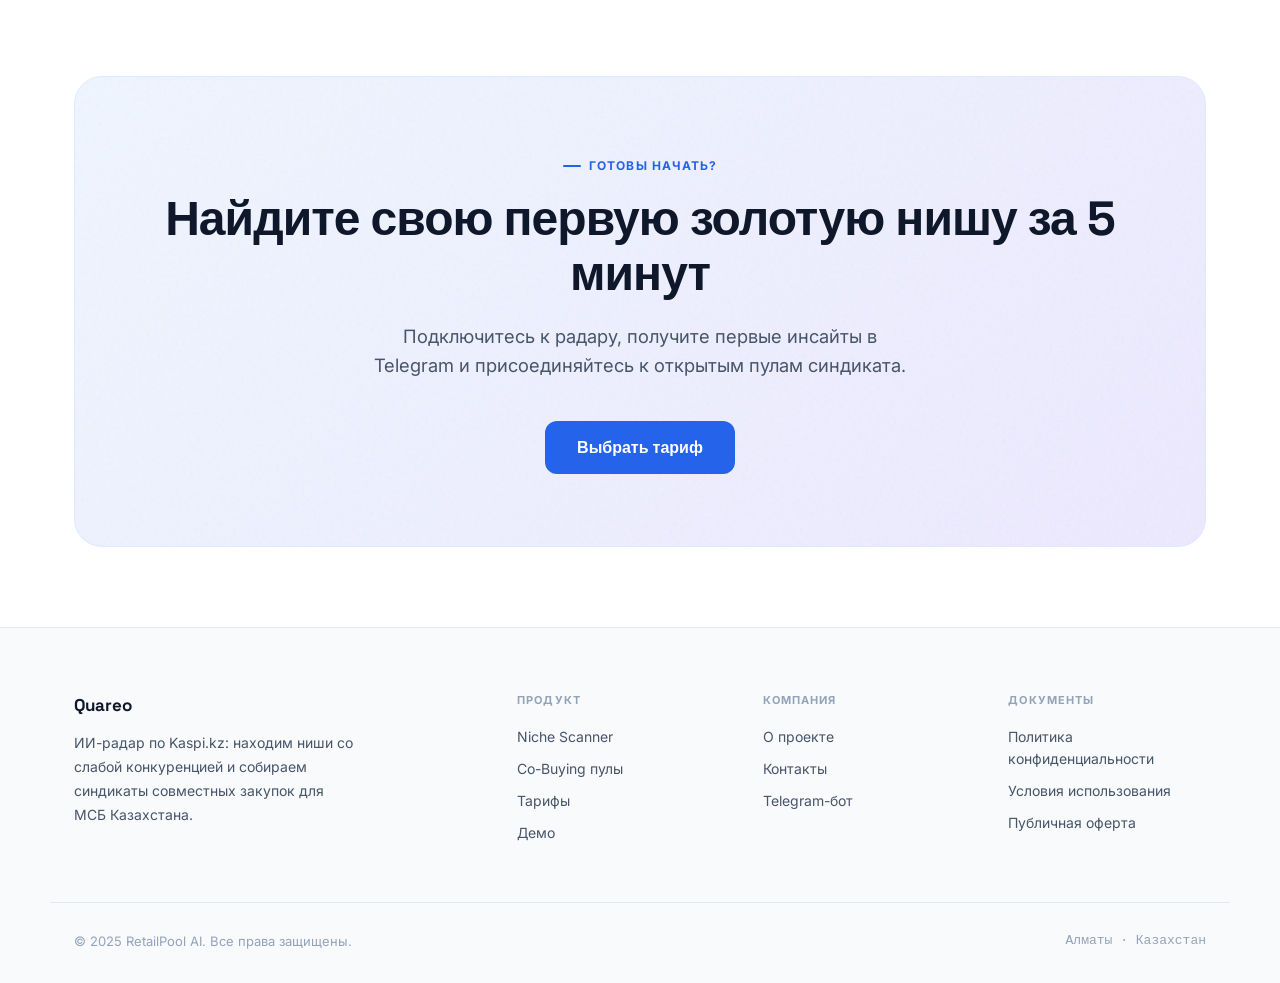
==== commit 1ab5fd24: "final version of quareo" ====
--- a/frontend/index.html
+++ b/frontend/index.html
@@ -3,204 +3,162 @@
 <head>
 <meta charset="UTF-8">
 <meta name="viewport" content="width=device-width, initial-scale=1.0">
-<title>RetailPool AI — Радар по нишам Kaspi.kz</title>
+<title>Quareo — ИИ-радар по нишам Kaspi.kz</title>
 <link rel="stylesheet" href="assets/style.css">
 <style>
   /* ── Hero ─────────────────────────────────────────────────── */
   .hero {
-    padding-top: 10rem; padding-bottom: 5rem;
-    display: grid; grid-template-columns: 1.1fr 1fr; gap: 3rem;
-    align-items: center;
+    position: relative;
+    padding-top: 11rem; padding-bottom: 7rem;
+    overflow: hidden;
+  }
+  .hero-content {
+    position: relative; z-index: 2;
+    max-width: 800px; margin: 0 auto;
+    text-align: center;
   }
   .hero-eyebrow {
-    font-family: var(--font-mono); font-size: 12px; font-weight: 500;
-    text-transform: uppercase; letter-spacing: 0.16em; color: var(--signal);
-    margin-bottom: 1.5rem; display: flex; align-items: center; gap: 10px;
+    font-family: var(--font-mono); font-size: 12px; font-weight: 600;
+    text-transform: uppercase; letter-spacing: 0.16em; color: var(--brand);
+    margin-bottom: 1.5rem; display: inline-flex; align-items: center; gap: 10px;
+    background: var(--brand-light); padding: 6px 16px; border-radius: 100px;
+    border: 1px solid var(--brand-mid);
   }
   .hero-eyebrow-dot {
-    width: 7px; height: 7px; border-radius: 50%; background: var(--signal);
-    box-shadow: 0 0 10px var(--signal);
+    width: 8px; height: 8px; border-radius: 50%; background: var(--brand);
+    box-shadow: 0 0 12px var(--brand);
     animation: blip-pulse 2s ease-in-out infinite;
   }
-  @keyframes blip-pulse { 0%,100% { opacity: 1; transform: scale(1); } 50% { opacity: 0.4; transform: scale(0.8); } }
+  @keyframes blip-pulse { 0%,100% { opacity: 1; transform: scale(1); } 50% { opacity: 0.5; transform: scale(0.8); } }
   .hero h1 {
-    font-size: clamp(2.4rem, 5.2vw, 4rem);
-    margin-bottom: 1.4rem;
-  }
-  .hero h1 .accent { color: var(--signal); }
+    font-size: clamp(2.8rem, 5.5vw, 4.5rem);
+    margin-bottom: 1.5rem;
+    line-height: 1.1;
+    color: var(--text);
+  }
+  .hero h1 .accent { 
+    background: linear-gradient(135deg, var(--brand) 0%, var(--purple) 100%);
+    -webkit-background-clip: text; -webkit-text-fill-color: transparent;
+    background-clip: text;
+  }
   .hero-sub {
-    font-size: 1.1rem; color: var(--text-dim); max-width: 480px; margin-bottom: 2.25rem;
-  }
-  .hero-ctas { display: flex; gap: 12px; flex-wrap: wrap; margin-bottom: 2.5rem; }
+    font-size: 1.25rem; color: var(--text-2); margin: 0 auto 2.5rem;
+    max-width: 600px; line-height: 1.6;
+  }
+  .hero-ctas { display: flex; gap: 16px; justify-content: center; flex-wrap: wrap; margin-bottom: 3.5rem; }
+  
+  /* ── Readout Stats ────────────────────────────────────────── */
   .hero-readout {
-    display: flex; gap: 2rem; flex-wrap: wrap;
+    display: flex; gap: 3rem; justify-content: center; flex-wrap: wrap;
     font-family: var(--font-mono);
-  }
-  .readout-item { }
-  .readout-label { font-size: 11px; color: var(--text-faint); text-transform: uppercase; letter-spacing: 0.1em; margin-bottom: 4px; }
-  .readout-val { font-size: 1.4rem; font-weight: 700; color: var(--text); }
-  .readout-val.signal { color: var(--signal); }
-
-  /* ── Radar visual ─────────────────────────────────────────── */
-  .radar-wrap {
-    position: relative; aspect-ratio: 1; max-width: 460px; margin: 0 auto;
-  }
-  .radar-ring {
-    position: absolute; inset: 0; border-radius: 50%;
+    background: rgba(255, 255, 255, 0.8);
+    backdrop-filter: blur(10px);
     border: 1px solid var(--border);
-  }
-  .radar-ring.r2 { inset: 12.5%; }
-  .radar-ring.r3 { inset: 25%; }
-  .radar-ring.r4 { inset: 37.5%; }
-  .radar-crosshair {
-    position: absolute; inset: 0;
-  }
-  .radar-crosshair::before, .radar-crosshair::after {
-    content: ''; position: absolute; background: var(--border);
-  }
-  .radar-crosshair::before { left: 0; right: 0; top: 50%; height: 1px; }
-  .radar-crosshair::after { top: 0; bottom: 0; left: 50%; width: 1px; }
-  .radar-sweep {
-    position: absolute; inset: 0; border-radius: 50%;
-    background: conic-gradient(from 0deg, var(--signal-dim) 0deg, transparent 60deg, transparent 360deg);
-    animation: radar-spin 4s linear infinite;
-  }
-  @keyframes radar-spin { to { transform: rotate(360deg); } }
-  .radar-blip {
-    position: absolute; width: 10px; height: 10px; border-radius: 50%;
-    background: var(--signal); box-shadow: 0 0 12px var(--signal);
-    transform: translate(-50%, -50%);
-  }
-  .radar-blip::after {
-    content: ''; position: absolute; inset: -8px; border-radius: 50%;
-    border: 1px solid var(--signal-border);
-    animation: blip-ring 2.4s ease-out infinite;
-  }
-  @keyframes blip-ring {
-    0% { transform: scale(0.4); opacity: 1; }
-    100% { transform: scale(2.6); opacity: 0; }
-  }
-  .radar-blip.alert { background: var(--alert); box-shadow: 0 0 12px var(--alert); }
-  .radar-blip.alert::after { border-color: rgba(255,92,92,0.35); animation-delay: 0.6s; }
-  .radar-blip.amber { background: var(--amber); box-shadow: 0 0 12px var(--amber); }
-  .radar-blip.amber::after { border-color: rgba(255,182,39,0.35); animation-delay: 1.2s; }
-
-  .radar-tag {
-    position: absolute; transform: translate(-50%, -130%);
-    font-family: var(--font-mono); font-size: 11px;
-    background: var(--bg-elevated); border: 1px solid var(--border);
-    padding: 4px 10px; border-radius: 100px; white-space: nowrap;
-    color: var(--text-dim);
-    opacity: 0; animation: tag-fade 8s ease-in-out infinite;
-  }
-  .radar-tag.t1 { animation-delay: 0s; }
-  .radar-tag.t2 { animation-delay: 2.6s; }
-  .radar-tag.t3 { animation-delay: 5.2s; }
-  @keyframes tag-fade {
-    0%, 8% { opacity: 0; transform: translate(-50%, -130%) translateY(6px); }
-    14%, 70% { opacity: 1; transform: translate(-50%, -130%) translateY(0); }
-    78%, 100% { opacity: 0; transform: translate(-50%, -130%) translateY(-6px); }
-  }
+    padding: 1.5rem 3rem;
+    border-radius: var(--radius-lg);
+    box-shadow: var(--shadow-lg);
+  }
+  .readout-item { text-align: center; }
+  .readout-label { font-size: 11px; color: var(--text-3); text-transform: uppercase; letter-spacing: 0.1em; margin-bottom: 6px; font-weight: 600; }
+  .readout-val { font-size: 1.75rem; font-weight: 700; color: var(--text); }
+  .readout-val.signal { color: var(--brand); }
 
   /* ── Marquee ──────────────────────────────────────────────── */
   .marquee-section {
+    background: var(--bg-2);
     border-top: 1px solid var(--border); border-bottom: 1px solid var(--border);
-    padding: 1.4rem 0; overflow: hidden;
+    padding: 1.5rem 0; overflow: hidden;
   }
   .marquee-track {
-    display: flex; gap: 3.5rem; white-space: nowrap;
-    font-family: var(--font-mono); font-size: 13px; color: var(--text-faint);
-    animation: marquee-scroll 32s linear infinite;
-  }
-  .marquee-track span { display: flex; align-items: center; gap: 10px; }
-  .marquee-track .dot { width: 5px; height: 5px; border-radius: 50%; background: var(--signal); }
+    display: flex; gap: 4rem; white-space: nowrap;
+    font-family: var(--font-mono); font-size: 14px; font-weight: 600; color: var(--text-3);
+    animation: marquee-scroll 35s linear infinite;
+  }
+  .marquee-track span { display: flex; align-items: center; gap: 12px; }
+  .marquee-track .dot { width: 6px; height: 6px; border-radius: 50%; background: var(--brand); }
   @keyframes marquee-scroll { to { transform: translateX(-50%); } }
 
-  /* ── How it works — process stream ───────────────────────── */
-  .process-list { margin-top: 3rem; display: flex; flex-direction: column; }
+  /* ── Process Visuals ───────────────────────────────────────── */
+  .process-list { margin-top: 4rem; display: flex; flex-direction: column; gap: 1rem; }
   .process-row {
-    display: grid; grid-template-columns: 90px 1fr 1.3fr; gap: 2rem;
-    padding: 2rem 0; border-top: 1px solid var(--border);
+    display: grid; grid-template-columns: auto 1fr 1fr; gap: 3rem;
+    padding: 2.5rem; border: 1px solid var(--border); border-radius: var(--radius-lg);
+    background: var(--bg);
     align-items: center;
-  }
-  .process-row:last-child { border-bottom: 1px solid var(--border); }
+    transition: box-shadow 0.3s, border-color 0.3s;
+  }
+  .process-row:hover {
+    box-shadow: var(--shadow-lg); border-color: var(--brand-mid);
+  }
   .process-index {
-    font-family: var(--font-mono); font-size: 13px; color: var(--text-faint);
-  }
-  .process-index .arrow { color: var(--signal); margin-left: 6px; }
-  .process-name h3 { font-size: 1.15rem; margin-bottom: 0.4rem; }
-  .process-name p { font-size: 14px; color: var(--text-dim); max-width: 320px; }
+    font-family: var(--font-mono); font-size: 18px; font-weight: 700; color: var(--brand);
+    background: var(--brand-light); width: 48px; height: 48px; border-radius: 50%;
+    display: flex; align-items: center; justify-content: center;
+  }
+  .process-name h3 { font-size: 1.4rem; margin-bottom: 0.5rem; }
+  .process-name p { font-size: 15px; color: var(--text-2); max-width: 360px; line-height: 1.6; }
   .process-visual {
-    height: 88px; border-radius: var(--radius-sm);
-    background: var(--bg-elevated); border: 1px solid var(--border);
+    height: 100px; border-radius: var(--radius);
+    background: var(--bg-2); border: 1px solid var(--border);
     position: relative; overflow: hidden;
-    display: flex; align-items: center; padding: 0 1.25rem; gap: 1rem;
-  }
-  .pv-bars { display: flex; align-items: flex-end; gap: 4px; height: 40px; }
-  .pv-bars span { width: 6px; background: var(--violet); border-radius: 2px; opacity: 0.4; }
-  .pv-bars span.hi { background: var(--signal); opacity: 1; box-shadow: 0 0 8px var(--signal-dim); }
-  .pv-readout { font-family: var(--font-mono); font-size: 12px; color: var(--text-dim); }
-  .pv-readout strong { color: var(--signal); display: block; font-size: 16px; }
-  .pv-cards { display: flex; gap: 6px; }
-  .pv-card { width: 34px; height: 46px; border-radius: 4px; background: var(--bg-panel-solid); border: 1px solid var(--border); position: relative; }
+    display: flex; align-items: center; padding: 0 1.5rem; gap: 1.5rem;
+  }
+  .pv-bars { display: flex; align-items: flex-end; gap: 6px; height: 48px; }
+  .pv-bars span { width: 8px; background: var(--border-2); border-radius: 4px; opacity: 0.5; transition: height 0.3s; }
+  .pv-bars span.hi { background: var(--brand); opacity: 1; box-shadow: 0 0 12px rgba(37,99,235,0.4); }
+  .pv-readout { font-family: var(--font-mono); font-size: 13px; color: var(--text-2); }
+  .pv-readout strong { color: var(--text); display: block; font-size: 20px; font-weight: 700; margin-bottom: 2px; }
+  .pv-cards { display: flex; gap: 8px; }
+  .pv-card { width: 42px; height: 56px; border-radius: 6px; background: var(--bg); border: 2px solid var(--border); position: relative; }
   .pv-card.weak::after {
-    content: '✗'; position: absolute; top: 2px; right: 3px;
-    font-size: 9px; color: var(--alert);
-  }
-  .pv-card.weak { border-color: rgba(255,92,92,0.35); }
-  .pv-progress-line { flex: 1; height: 6px; background: var(--bg-panel-solid); border-radius: 100px; overflow: hidden; }
-  .pv-progress-fill { height: 100%; width: 68%; background: var(--signal); border-radius: 100px; box-shadow: 0 0 10px var(--signal-dim); }
-
-  /* ── Feature grid ─────────────────────────────────────────── */
+    content: '✗'; position: absolute; top: 4px; right: 4px;
+    font-size: 12px; color: var(--red); font-weight: bold;
+  }
+  .pv-card.weak { border-color: var(--red); background: var(--red-bg); }
+  .pv-progress-line { flex: 1; height: 8px; background: var(--border); border-radius: 100px; overflow: hidden; }
+  .pv-progress-fill { height: 100%; width: 68%; background: linear-gradient(90deg, var(--brand), var(--purple)); border-radius: 100px; }
+
+  /* ── Feature Grid ──────────────────────────────────────────── */
   .feature-grid {
-    display: grid; grid-template-columns: repeat(3, 1fr);
-    gap: 1px; margin-top: 3rem;
-    background: var(--border); border: 1px solid var(--border); border-radius: var(--radius);
-    overflow: hidden;
+    display: grid; grid-template-columns: repeat(auto-fit, minmax(300px, 1fr));
+    gap: 1.5rem; margin-top: 4rem;
   }
   .feature-cell {
-    background: var(--bg); padding: 2rem;
-    transition: background 0.2s;
-  }
-  .feature-cell:hover { background: var(--bg-elevated); }
+    background: var(--bg); border: 1px solid var(--border);
+    border-radius: var(--radius-lg); padding: 2.5rem 2rem;
+    transition: transform 0.2s, box-shadow 0.2s;
+  }
+  .feature-cell:hover {
+    transform: translateY(-4px); box-shadow: var(--shadow-lg); border-color: var(--brand-mid);
+  }
   .feature-icon-mark {
-    width: 38px; height: 38px; border-radius: 10px;
-    background: var(--signal-dim); border: 1px solid var(--signal-border);
+    width: 48px; height: 48px; border-radius: 12px;
+    background: var(--brand-light); border: 1px solid var(--brand-mid);
     display: flex; align-items: center; justify-content: center;
-    margin-bottom: 1.1rem; font-family: var(--font-mono); font-size: 14px; color: var(--signal);
-  }
-  .feature-cell h3 { font-size: 1rem; margin-bottom: 0.5rem; }
-  .feature-cell p { font-size: 13.5px; color: var(--text-dim); line-height: 1.65; }
-  .badge-new {
-    font-family: var(--font-mono); font-size: 10px; font-weight: 700; text-transform: uppercase;
-    background: var(--signal-dim); color: var(--signal);
-    border: 1px solid var(--signal-border);
-    border-radius: 4px; padding: 2px 7px; margin-left: 8px; vertical-align: middle;
-  }
+    margin-bottom: 1.5rem; font-family: var(--font-mono); font-size: 20px; color: var(--brand);
+  }
+  .feature-cell h3 { font-size: 1.2rem; margin-bottom: 0.75rem; }
+  .feature-cell p { font-size: 14.5px; color: var(--text-2); line-height: 1.6; }
 
   /* ── CTA banner ───────────────────────────────────────────── */
   .cta-banner {
-    border-radius: 20px; border: 1px solid var(--signal-border);
-    background: radial-gradient(ellipse at top left, var(--signal-dim), transparent 60%), var(--bg-panel-solid);
-    padding: 3.5rem 3rem; text-align: center;
-    display: flex; flex-direction: column; align-items: center;
+    border-radius: var(--radius-xl); border: 1px solid var(--brand-mid);
+    background: linear-gradient(135deg, var(--brand-light) 0%, var(--purple-light) 100%);
+    padding: 4.5rem 3rem; text-align: center;
     position: relative; overflow: hidden;
   }
-  .cta-banner h2 { font-size: clamp(1.6rem, 3.4vw, 2.4rem); margin-bottom: 1rem; max-width: 600px; }
-  .cta-banner p { color: var(--text-dim); margin-bottom: 2rem; max-width: 480px; }
+  .cta-banner::before {
+    content: ''; position: absolute; top: 0; left: 0; right: 0; bottom: 0;
+    background: url('data:image/svg+xml;utf8,<svg viewBox="0 0 200 200" xmlns="http://www.w3.org/2000/svg"><filter id="noiseFilter"><feTurbulence type="fractalNoise" baseFrequency="0.65" numOctaves="3" stitchTiles="stitch"/></filter><rect width="100%" height="100%" filter="url(%23noiseFilter)"/></svg>');
+    opacity: 0.05; pointer-events: none; mix-blend-mode: multiply;
+  }
+  .cta-banner h2 { font-size: clamp(2rem, 4vw, 3rem); margin-bottom: 1.25rem; color: var(--text); position: relative; z-index: 2; }
+  .cta-banner p { color: var(--text-2); margin: 0 auto 2.5rem; max-width: 540px; font-size: 1.15rem; position: relative; z-index: 2; }
+  .cta-banner .btn-primary { position: relative; z-index: 2; font-size: 16px; padding: 14px 32px; border-radius: 12px; }
 
   @media (max-width: 860px) {
-    .hero { grid-template-columns: 1fr; padding-top: 8rem; text-align: center; }
-    .hero-sub { margin-left: auto; margin-right: auto; }
-    .hero-ctas { justify-content: center; }
-    .hero-readout { justify-content: center; }
-    .radar-wrap { max-width: 360px; }
-    .process-row { grid-template-columns: 1fr; gap: 1rem; }
-    .process-index { display: flex; align-items: center; }
-    .feature-grid { grid-template-columns: 1fr; }
-  }
-  @media (max-width: 600px) {
-    .process-visual { height: 76px; }
+    .process-row { grid-template-columns: 1fr; gap: 1.5rem; }
+    .process-index { width: 40px; height: 40px; font-size: 16px; }
   }
 </style>
 </head>
@@ -208,69 +166,58 @@
 
 <!-- NAV -->
 <nav>
-  <a href="index.html" class="nav-logo">
-    <span class="nav-logo-mark"></span>
-    RetailPool AI
-  </a>
-  <div class="nav-links" id="navLinks">
-    <a href="index.html" class="active" data-i="nav_home">Главная</a>
-    <a href="scanner.html" data-i="nav_scanner">Сканер</a>
-    <a href="pools.html" data-i="nav_pools">Пулы</a>
-    <a href="pricing.html" data-i="nav_pricing">Тарифы</a>
-  </div>
-  <div class="nav-right">
-    <div class="lang-switch">
-      <button class="lang-btn active" data-lang="ru" onclick="rpSetLang('ru')">RU</button>
-      <button class="lang-btn" data-lang="en" onclick="rpSetLang('en')">EN</button>
-    </div>
-    <a href="pricing.html" class="btn-nav-cta" data-i="nav_cta">Начать</a>
-    <button class="nav-burger" onclick="rpToggleMobileNav()" aria-label="Menu">☰</button>
+  <div class="nav-inner">
+    <a href="index.html" class="nav-logo">
+      Quareo
+    </a>
+    <div class="nav-links" id="navLinks">
+      <a href="index.html" class="active" data-i="nav_home">Главная</a>
+      <a href="scanner.html" data-i="nav_scanner">Сканер</a>
+      <a href="pools.html" data-i="nav_pools">Пулы</a>
+      <a href="pricing.html" data-i="nav_pricing">Тарифы</a>
+    </div>
+    <div class="nav-right">
+      <div class="lang-switch">
+        <button class="lang-btn active" data-lang="ru" onclick="rpSetLang('ru')">RU</button>
+        <button class="lang-btn" data-lang="en" onclick="rpSetLang('en')">EN</button>
+      </div>
+      <a href="auth.html?view=register" class="btn-nav-cta" data-i="nav_cta">Начать</a>
+      <button class="nav-burger" onclick="rpToggleMobileNav()" aria-label="Menu">☰</button>
+    </div>
   </div>
 </nav>
 
 <main>
   <!-- HERO -->
   <section class="hero">
-    <div data-reveal>
+    <canvas id="particlesCanvas" class="hero-particles"></canvas>
+    <div class="container hero-content" data-reveal>
       <div class="hero-eyebrow">
         <span class="hero-eyebrow-dot"></span>
         <span data-i="hero_eyebrow">Live · Kaspi.kz · 24/7 сканирование</span>
       </div>
       <h1 data-i="hero_h1">Радар находит<br><span class="accent">слабые ниши</span><br>раньше вас</h1>
-      <p class="hero-sub" data-i="hero_sub">RetailPool AI непрерывно сканирует Kaspi.kz, вычисляет индекс монополизации каждой категории и помечает товары, где конкуренты слабы — а спрос высок.</p>
+      <p class="hero-sub" data-i="hero_sub">Quareo непрерывно сканирует Kaspi.kz, вычисляет индекс монополизации категорий и помечает товары с высокой маржой и слабой конкуренцией.</p>
+      
       <div class="hero-ctas">
-        <a href="scanner.html" class="btn btn-primary" data-i="hero_cta1">Запустить сканер</a>
-        <a href="#how" class="btn btn-secondary" data-i="hero_cta2">Как это работает</a>
-      </div>
+        <a href="scanner.html" class="btn-primary" data-i="hero_cta1" style="padding: 14px 28px; font-size: 16px;">Запустить сканер</a>
+        <a href="#how" class="btn-secondary" data-i="hero_cta2" style="padding: 14px 28px; font-size: 16px;">Как это работает</a>
+      </div>
+      
       <div class="hero-readout">
         <div class="readout-item">
           <div class="readout-label" data-i="ro1_label">Категорий в радаре</div>
-          <div class="readout-val mono signal">214</div>
+          <div class="readout-val signal" data-count="214">0</div>
         </div>
         <div class="readout-item">
-          <div class="readout-label" data-i="ro2_label">Найдено уязвимых ниш</div>
-          <div class="readout-val mono signal">37</div>
+          <div class="readout-label" data-i="ro2_label">Уязвимых ниш</div>
+          <div class="readout-val signal" data-count="37">0</div>
         </div>
         <div class="readout-item">
           <div class="readout-label" data-i="ro3_label">Success Fee</div>
-          <div class="readout-val mono">3–5%</div>
-        </div>
-      </div>
-    </div>
-
-    <div class="radar-wrap" data-reveal>
-      <div class="radar-ring"></div>
-      <div class="radar-ring r2"></div>
-      <div class="radar-ring r3"></div>
-      <div class="radar-ring r4"></div>
-      <div class="radar-crosshair"></div>
-      <div class="radar-sweep"></div>
-      <div class="radar-blip" style="top:28%; left:62%;"></div>
-      <div class="radar-blip alert" style="top:65%; left:38%;"></div>
-      <div class="radar-blip amber" style="top:45%; left:75%;"></div>
-      <div class="radar-tag t1" style="top:28%; left:62%;" data-i="radar_tag1">Увлажнители · monop. 0.82</div>
-      <div class="radar-tag t2" style="top:65%; left:38%;" data-i="radar_tag2">Наушники TWS · слабые карточки</div>
-      <div class="radar-tag t3" style="top:45%; left:75%;" data-i="radar_tag3">Товары для дачи · спрос ↑212%</div>
+          <div class="readout-val">3–5%</div>
+        </div>
+      </div>
     </div>
   </section>
 
@@ -282,13 +229,13 @@
   <!-- HOW IT WORKS -->
   <section id="how">
     <div class="container">
-      <div class="section-eyebrow" data-i="how_eyebrow">Процесс</div>
+      <div class="section-tag" data-i="how_eyebrow">Процесс</div>
       <h2 class="section-title" data-i="how_title">От сигнала до полки магазина</h2>
-      <p class="section-sub" data-i="how_sub">Четыре шага — от обнаружения ниши до товара, готового к продаже на трёх маркетплейсах.</p>
+      <p class="section-sub" data-i="how_sub">Четыре шага — от обнаружения ниши до товара, готового к продаже на маркетплейсах.</p>
 
       <div class="process-list">
         <div class="process-row" data-reveal>
-          <div class="process-index">01<span class="arrow">→</span></div>
+          <div class="process-index">01</div>
           <div class="process-name">
             <h3 data-i="step1_h">Scouting Engine</h3>
             <p data-i="step1_p">ИИ парсит категории Kaspi.kz и считает индекс монополизации — соотношение спроса к числу активных продавцов.</p>
@@ -299,12 +246,12 @@
               <span style="height:80%" class="hi"></span><span style="height:35%"></span><span style="height:60%"></span>
               <span style="height:25%"></span><span style="height:90%" class="hi"></span>
             </div>
-            <div class="pv-readout"><strong>0.82</strong><span data-i="pv1_label">monop. index</span></div>
+            <div class="pv-readout"><strong class="text-signal">0.82</strong><span data-i="pv1_label">monop. index</span></div>
           </div>
         </div>
 
         <div class="process-row" data-reveal>
-          <div class="process-index">02<span class="arrow">→</span></div>
+          <div class="process-index">02</div>
           <div class="process-name">
             <h3 data-i="step2_h">Визуальный аудит</h3>
             <p data-i="step2_p">Алгоритм проверяет фото, описания и отзывы конкурентов в топе — слабые карточки помечаются как точка входа.</p>
@@ -313,7 +260,7 @@
             <div class="pv-cards">
               <div class="pv-card weak"></div>
               <div class="pv-card weak"></div>
-              <div class="pv-card"></div>
+              <div class="pv-card" style="border-color:var(--brand)"></div>
               <div class="pv-card weak"></div>
             </div>
             <div class="pv-readout"><strong class="text-alert">3 / 4</strong><span data-i="pv2_label">слабых карточек</span></div>
@@ -321,7 +268,7 @@
         </div>
 
         <div class="process-row" data-reveal>
-          <div class="process-index">03<span class="arrow">→</span></div>
+          <div class="process-index">03</div>
           <div class="process-name">
             <h3 data-i="step3_h">Co-Buying пул</h3>
             <p data-i="step3_p">Платформа открывает пул, продавцы присоединяются, бот генерирует счета для оплаты через Kaspi Pay.</p>
@@ -333,16 +280,16 @@
         </div>
 
         <div class="process-row" data-reveal>
-          <div class="process-index">04<span class="arrow">→</span></div>
+          <div class="process-index">04</div>
           <div class="process-name">
             <h3 data-i="step4_h">Мультиканальный выход</h3>
             <p data-i="step4_p">Готовые карточки и инфографика для Kaspi, Wildberries и Ozon — выходите в топ с первого дня.</p>
           </div>
           <div class="process-visual">
             <div class="pv-cards">
-              <div class="pv-card" style="border-color: var(--signal-border); box-shadow: 0 0 14px var(--signal-dim);"></div>
-              <div class="pv-card" style="border-color: var(--signal-border); box-shadow: 0 0 14px var(--signal-dim);"></div>
-              <div class="pv-card" style="border-color: var(--signal-border); box-shadow: 0 0 14px var(--signal-dim);"></div>
+              <div class="pv-card" style="border-color: var(--brand); background: var(--brand-light);"></div>
+              <div class="pv-card" style="border-color: var(--brand); background: var(--brand-light);"></div>
+              <div class="pv-card" style="border-color: var(--brand); background: var(--brand-light);"></div>
             </div>
             <div class="pv-readout"><strong class="text-signal" data-i="pv4_val">Kaspi+WB+Ozon</strong><span data-i="pv4_label">готово к запуску</span></div>
           </div>
@@ -352,9 +299,9 @@
   </section>
 
   <!-- FEATURES -->
-  <section id="features">
+  <section id="features" style="background: var(--bg-2);">
     <div class="container">
-      <div class="section-eyebrow" data-i="feat_eyebrow">Возможности</div>
+      <div class="section-tag" data-i="feat_eyebrow">Возможности</div>
       <h2 class="section-title" data-i="feat_title">Полный набор инструментов разведки</h2>
       <p class="section-sub" data-i="feat_sub">Каждый модуль решает конкретную задачу — от поиска ниши до выхода на полку.</p>
 
@@ -397,10 +344,10 @@
   <section>
     <div class="container">
       <div class="cta-banner" data-reveal>
-        <div class="section-eyebrow" data-i="cta_eyebrow" style="justify-content:center">Готовы начать?</div>
+        <div class="section-tag" data-i="cta_eyebrow" style="justify-content:center">Готовы начать?</div>
         <h2 data-i="cta_title">Найдите свою первую золотую нишу за 5 минут</h2>
         <p data-i="cta_sub">Подключитесь к радару, получите первые инсайты в Telegram и присоединяйтесь к открытым пулам синдиката.</p>
-        <a href="pricing.html" class="btn btn-primary" data-i="cta_btn">Выбрать тариф</a>
+        <a href="pricing.html" class="btn-primary" data-i="cta_btn">Выбрать тариф</a>
       </div>
     </div>
   </section>
@@ -410,7 +357,7 @@
 <footer>
   <div class="footer-grid">
     <div>
-      <div class="footer-brand"><span class="nav-logo-mark"></span> RetailPool AI</div>
+      <div class="footer-brand">Quareo</div>
       <p class="footer-desc" data-i="footer_desc">ИИ-радар по Kaspi.kz: находим ниши со слабой конкуренцией и собираем синдикаты совместных закупок для МСБ Казахстана.</p>
     </div>
     <div class="footer-col">
@@ -424,7 +371,7 @@
       <div class="footer-col-title" data-i="footer_company">Компания</div>
       <a href="#" data-i="footer_l_about">О проекте</a>
       <a href="#" data-i="footer_l_contact">Контакты</a>
-      <a href="https://t.me/retailpoolai" target="_blank" data-i="footer_l_telegram">Telegram-бот</a>
+      <a href="https://t.me/quareobot" target="_blank" data-i="footer_l_telegram">Telegram-бот</a>
     </div>
     <div class="footer-col">
       <div class="footer-col-title" data-i="footer_legal">Документы</div>
@@ -434,7 +381,7 @@
     </div>
   </div>
   <div class="footer-bottom">
-    <span data-i="footer_rights">© 2025 RetailPool AI. Все права защищены.</span>
+    <span data-i="footer_rights">© 2026 Quareo. Все права защищены.</span>
     <span class="mono" data-i="footer_built">Алматы · Казахстан</span>
   </div>
 </footer>
@@ -445,12 +392,11 @@
   ru: {
     hero_eyebrow: "Live · Kaspi.kz · 24/7 сканирование",
     hero_h1: 'Радар находит<br><span class="accent">слабые ниши</span><br>раньше вас',
-    hero_sub: "RetailPool AI непрерывно сканирует Kaspi.kz, вычисляет индекс монополизации каждой категории и помечает товары, где конкуренты слабы — а спрос высок.",
+    hero_sub: "Quareo непрерывно сканирует Kaspi.kz, вычисляет индекс монополизации категорий и помечает товары с высокой маржой и слабой конкуренцией.",
     hero_cta1: "Запустить сканер", hero_cta2: "Как это работает",
-    ro1_label: "Категорий в радаре", ro2_label: "Найдено уязвимых ниш", ro3_label: "Success Fee",
-    radar_tag1: "Увлажнители · monop. 0.82", radar_tag2: "Наушники TWS · слабые карточки", radar_tag3: "Товары для дачи · спрос ↑212%",
+    ro1_label: "Категорий в радаре", ro2_label: "Уязвимых ниш", ro3_label: "Success Fee",
     how_eyebrow: "Процесс", how_title: "От сигнала до полки магазина",
-    how_sub: "Четыре шага — от обнаружения ниши до товара, готового к продаже на трёх маркетплейсах.",
+    how_sub: "Четыре шага — от обнаружения ниши до товара, готового к продаже на маркетплейсах.",
     step1_h: "Scouting Engine", step1_p: "ИИ парсит категории Kaspi.kz и считает индекс монополизации — соотношение спроса к числу активных продавцов.",
     step2_h: "Визуальный аудит", step2_p: "Алгоритм проверяет фото, описания и отзывы конкурентов в топе — слабые карточки помечаются как точка входа.",
     step3_h: "Co-Buying пул", step3_p: "Платформа открывает пул, продавцы присоединяются, бот генерирует счета для оплаты через Kaspi Pay.",
@@ -472,10 +418,9 @@
   en: {
     hero_eyebrow: "Live · Kaspi.kz · 24/7 scanning",
     hero_h1: 'The radar finds<br><span class="accent">weak niches</span><br>before you do',
-    hero_sub: "RetailPool AI continuously scans Kaspi.kz, computes a monopolization index for every category, and flags products where competitors are weak — and demand is high.",
+    hero_sub: "Quareo continuously scans Kaspi.kz, computes a monopolization index for every category, and flags products where competitors are weak — and demand is high.",
     hero_cta1: "Run the scanner", hero_cta2: "How it works",
     ro1_label: "Categories on radar", ro2_label: "Vulnerable niches found", ro3_label: "Success fee",
-    radar_tag1: "Humidifiers · monop. 0.82", radar_tag2: "TWS earbuds · weak listings", radar_tag3: "Garden goods · demand ↑212%",
     how_eyebrow: "Process", how_title: "From signal to shelf",
     how_sub: "Four steps — from spotting a niche to a product ready to sell across three marketplaces.",
     step1_h: "Scouting Engine", step1_p: "AI scans Kaspi.kz categories and computes a monopolization index — the ratio of demand to active sellers.",
@@ -514,6 +459,11 @@
 }
 
 renderMarquee();
+
+// Initialize particles for hero
+if (typeof rpInitParticles === 'function') {
+  rpInitParticles('particlesCanvas');
+}
 </script>
 </body>
 </html>
--- a/frontend/assets/style.css
+++ b/frontend/assets/style.css
@@ -1,279 +1,432 @@
 /* ============================================================
-   RetailPool AI — "Signal in the Noise" design system
+   RetailPool AI — Modern Light Design System 2025
    ============================================================ */
-
-@import url('https://fonts.googleapis.com/css2?family=Space+Grotesk:wght@400;500;600;700&family=Inter:wght@400;500;600;700&family=JetBrains+Mono:wght@400;500;700&display=swap');
+@import url('https://fonts.googleapis.com/css2?family=Inter:wght@400;500;600;700&family=Space+Grotesk:wght@500;600;700&display=swap');
+
+*, *::before, *::after { box-sizing: border-box; margin: 0; padding: 0; }
 
 :root {
-  --bg: #0a0e14;
-  --bg-panel: #11172480;
-  --bg-panel-solid: #12182a;
-  --bg-elevated: #161d2f;
-  --grid-line: rgba(120, 140, 180, 0.07);
-  --border: rgba(140, 160, 200, 0.12);
-  --border-strong: rgba(140, 160, 200, 0.22);
-
-  --text: #e8eaf0;
-  --text-dim: #9aa3b8;
-  --text-faint: #5c6478;
-
-  --signal: #39ff8c;
-  --signal-dim: rgba(57, 255, 140, 0.12);
-  --signal-border: rgba(57, 255, 140, 0.35);
-
-  --alert: #ff5c5c;
-  --alert-dim: rgba(255, 92, 92, 0.12);
-
-  --amber: #ffb627;
-  --amber-dim: rgba(255, 182, 39, 0.12);
-
-  --violet: #8c7bff;
-  --violet-dim: rgba(140, 123, 255, 0.12);
-
-  --radius: 14px;
-  --radius-sm: 8px;
-  --font-display: 'Space Grotesk', sans-serif;
-  --font-body: 'Inter', sans-serif;
-  --font-mono: 'JetBrains Mono', monospace;
-}
-
-* , *::before, *::after { box-sizing: border-box; margin: 0; padding: 0; }
+  --brand:       #2563EB;
+  --brand-dark:  #1D4ED8;
+  --brand-light: #EFF6FF;
+  --brand-mid:   #DBEAFE;
+  --text:        #0F172A;
+  --text-2:      #475569;
+  --text-3:      #94A3B8;
+  --bg:          #FFFFFF;
+  --bg-2:        #F8FAFC;
+  --bg-3:        #F1F5F9;
+  --border:      #E2E8F0;
+  --border-2:    #CBD5E1;
+  --green:       #10B981;
+  --green-bg:    #ECFDF5;
+  --green-text:  #065F46;
+  --amber:       #F59E0B;
+  --amber-bg:    #FFFBEB;
+  --red:         #EF4444;
+  --red-bg:      #FEF2F2;
+  --purple:      #7C3AED;
+  --purple-light:#EDE9FE;
+  --radius-sm:   8px;
+  --radius:      12px;
+  --radius-lg:   20px;
+  --radius-xl:   28px;
+  --shadow-sm:   0 1px 2px rgba(0,0,0,0.05);
+  --shadow:      0 1px 3px rgba(0,0,0,0.06), 0 4px 16px rgba(0,0,0,0.06);
+  --shadow-lg:   0 4px 24px rgba(0,0,0,0.10), 0 1px 4px rgba(0,0,0,0.06);
+  --font-body:   'Inter', -apple-system, sans-serif;
+  --font-display:'Space Grotesk', sans-serif;
+}
+
 html { scroll-behavior: smooth; }
 
+/* ── Page fade-in transition ──────────────────────────────────── */
 body {
   font-family: var(--font-body);
+  font-size: 16px;
+  color: var(--text);
   background: var(--bg);
-  color: var(--text);
+  -webkit-font-smoothing: antialiased;
   line-height: 1.6;
-  font-size: 16px;
-  position: relative;
   overflow-x: hidden;
-}
-
-/* ── Ambient grid background ─────────────────────────────────── */
-body::before {
-  content: '';
-  position: fixed; inset: 0; z-index: 0;
-  background-image:
-    linear-gradient(var(--grid-line) 1px, transparent 1px),
-    linear-gradient(90deg, var(--grid-line) 1px, transparent 1px);
-  background-size: 64px 64px;
-  pointer-events: none;
-  mask-image: radial-gradient(ellipse 80% 60% at 50% 0%, black 40%, transparent 90%);
-}
-
-main, nav, footer { position: relative; z-index: 1; }
-
-a { color: inherit; }
-
-/* ── Typography ───────────────────────────────────────────────── */
-h1, h2, h3, h4 {
+  animation: pageFadeIn 0.5s ease-out;
+}
+@keyframes pageFadeIn {
+  from { opacity: 0; transform: translateY(6px); }
+  to   { opacity: 1; transform: translateY(0); }
+}
+
+h1,h2,h3,h4 {
   font-family: var(--font-display);
-  font-weight: 600;
-  letter-spacing: -0.01em;
   line-height: 1.15;
-}
-.mono { font-family: var(--font-mono); }
-
-/* ── Nav ──────────────────────────────────────────────────────── */
+  letter-spacing: -0.02em;
+}
+a { text-decoration: none; color: inherit; }
+img { display: block; max-width: 100%; }
+button { font-family: var(--font-body); }
+.mono { font-family: 'JetBrains Mono', 'SF Mono', monospace; }
+
+/* ── NAV — Glassmorphism ─────────────────────────────────────── */
 nav {
   position: fixed; top: 0; left: 0; right: 0; z-index: 100;
-  background: rgba(10, 14, 20, 0.7);
-  backdrop-filter: blur(20px);
+  height: 64px;
+  background: rgba(255,255,255,0.72);
+  backdrop-filter: blur(20px) saturate(200%);
+  -webkit-backdrop-filter: blur(20px) saturate(200%);
   border-bottom: 1px solid var(--border);
-  padding: 0 2rem;
-  height: 64px;
-  display: flex; align-items: center; justify-content: space-between;
+  transition: background 0.3s, box-shadow 0.3s;
+}
+nav.scrolled {
+  background: rgba(255,255,255,0.92);
+  box-shadow: 0 1px 12px rgba(0,0,0,0.06);
+}
+.nav-inner {
+  max-width: 1180px; margin: 0 auto; padding: 0 1.5rem;
+  height: 100%; display: flex; align-items: center; gap: 1.5rem;
 }
 .nav-logo {
-  font-family: var(--font-display);
-  font-size: 17px; font-weight: 700; color: var(--text);
-  display: flex; align-items: center; gap: 10px; text-decoration: none;
-  letter-spacing: 0.01em;
-}
-.nav-logo-mark {
-  width: 28px; height: 28px; position: relative;
-  border: 1.5px solid var(--signal-border);
-  border-radius: 50%;
-  display: flex; align-items: center; justify-content: center;
-}
-.nav-logo-mark::before {
-  content: ''; width: 6px; height: 6px; border-radius: 50%;
-  background: var(--signal);
-  box-shadow: 0 0 8px var(--signal);
-}
-.nav-logo-mark::after {
-  content: '';
-  position: absolute; inset: -1px;
-  border-radius: 50%;
-  border: 1px solid transparent;
-  border-top-color: var(--signal);
-  animation: nav-spin 3s linear infinite;
-}
-@keyframes nav-spin { to { transform: rotate(360deg); } }
-
-.nav-links { display: flex; align-items: center; gap: 2rem; }
+  display: flex; align-items: center;
+  font-weight: 800; font-size: 17px;
+  font-family: var(--font-display); flex-shrink: 0;
+  background: linear-gradient(135deg, var(--brand) 0%, var(--purple) 100%);
+  -webkit-background-clip: text; -webkit-text-fill-color: transparent; background-clip: text;
+  letter-spacing: -0.02em;
+  text-decoration: none;
+}
+.nav-links { display: flex; align-items: center; gap: 2px; flex: 1; }
 .nav-links a {
-  color: var(--text-dim); text-decoration: none; font-size: 14px;
-  font-weight: 500; transition: color 0.15s; position: relative;
-}
-.nav-links a:hover { color: var(--text); }
-.nav-links a.active { color: var(--signal); }
-
-.nav-right { display: flex; align-items: center; gap: 14px; }
-.lang-switch { display: flex; gap: 2px; background: var(--bg-elevated); border-radius: 100px; padding: 3px; border: 1px solid var(--border); }
+  padding: 6px 13px; border-radius: var(--radius-sm);
+  font-size: 14px; font-weight: 500; color: var(--text-2);
+  transition: background 0.15s, color 0.15s;
+  white-space: nowrap;
+}
+.nav-links a:hover { background: var(--bg-3); color: var(--text); }
+.nav-links a.active { background: var(--brand-light); color: var(--brand); font-weight: 600; }
+.nav-right { display: flex; align-items: center; gap: 10px; flex-shrink: 0; }
+.lang-switch {
+  display: flex; border: 1px solid var(--border);
+  border-radius: var(--radius-sm); overflow: hidden;
+}
 .lang-btn {
   background: none; border: none; cursor: pointer;
-  font-family: var(--font-mono); font-size: 12px; padding: 5px 11px; border-radius: 100px;
-  color: var(--text-faint); transition: all 0.15s; font-weight: 500;
-}
-.lang-btn.active { background: var(--signal-dim); color: var(--signal); }
-
+  font-size: 12px; font-weight: 600; color: var(--text-3);
+  padding: 5px 10px; transition: all 0.15s;
+}
+.lang-btn.active { background: var(--bg-3); color: var(--text); }
+.nav-burger {
+  display: none; background: none; border: none;
+  cursor: pointer; padding: 8px; color: var(--text); font-size: 20px;
+  line-height: 1;
+}
+@media (max-width: 760px) {
+  .nav-links {
+    display: none;
+    position: absolute; top: 64px; left: 0; right: 0;
+    background: rgba(255,255,255,0.98);
+    backdrop-filter: blur(16px);
+    flex-direction: column; align-items: flex-start;
+    border-bottom: 1px solid var(--border);
+    padding: 0.5rem 1.25rem 1rem; gap: 0;
+  }
+  .nav-links.mobile-open { display: flex; }
+  .nav-links a { padding: 0.75rem 0; width: 100%; border-bottom: 1px solid var(--border); border-radius: 0; }
+  .nav-links a:last-child { border-bottom: none; }
+  .nav-burger { display: block; }
+}
+
+/* ── BUTTONS ─────────────────────────────────────────────────── */
+.btn-primary {
+  display: inline-flex; align-items: center; gap: 6px;
+  background: var(--brand); color: #fff;
+  padding: 11px 22px; border-radius: 10px;
+  font-size: 14px; font-weight: 600; border: none; cursor: pointer;
+  transition: background 0.15s, transform 0.1s, box-shadow 0.15s;
+  white-space: nowrap;
+  font-family: var(--font-display);
+}
+.btn-primary:hover { background: var(--brand-dark); box-shadow: 0 4px 14px rgba(37,99,235,0.3); transform: translateY(-1px); }
+.btn-primary:active { transform: translateY(0); }
+.btn-primary:disabled { opacity: 0.5; cursor: not-allowed; transform: none !important; box-shadow: none !important; }
+
+.btn-secondary {
+  display: inline-flex; align-items: center; gap: 6px;
+  background: var(--bg); color: var(--text);
+  padding: 11px 22px; border-radius: 10px;
+  font-size: 14px; font-weight: 600;
+  border: 1px solid var(--border); cursor: pointer;
+  transition: all 0.15s; white-space: nowrap;
+  font-family: var(--font-display);
+}
+.btn-secondary:hover { background: var(--bg-3); border-color: var(--border-2); }
+
+/* Compat with old .btn class */
+.btn { font-family: var(--font-display); }
+
+.btn-block { display: flex; width: 100%; justify-content: center; }
 .btn-nav-cta {
-  background: var(--signal); color: #06150c; border: none;
+  background: var(--brand); color: #fff; border: none;
   border-radius: var(--radius-sm); padding: 9px 20px;
   font-size: 14px; font-weight: 600; cursor: pointer;
   transition: all 0.15s;
   text-decoration: none; display: inline-block;
   font-family: var(--font-display);
 }
-.btn-nav-cta:hover { box-shadow: 0 0 24px var(--signal-dim), 0 0 0 1px var(--signal-border); transform: translateY(-1px); }
-
-.nav-burger { display: none; background: none; border: none; color: var(--text); cursor: pointer; padding: 8px; font-size: 20px; }
-
-@media (max-width: 860px) {
-  .nav-links {
-    display: none;
-    position: absolute; top: 64px; left: 0; right: 0;
-    background: rgba(10,14,20,0.97); backdrop-filter: blur(20px);
-    flex-direction: column; align-items: flex-start; gap: 0;
-    border-bottom: 1px solid var(--border);
-    padding: 0.5rem 1.25rem 1rem;
-  }
-  .nav-links.mobile-open { display: flex; }
-  .nav-links a { padding: 0.75rem 0; width: 100%; border-bottom: 1px solid var(--border); }
-  .nav-links a:last-child { border-bottom: none; }
-  .nav-burger { display: block; }
-}
-
-/* ── Layout ───────────────────────────────────────────────────── */
-section { padding: 6rem 2rem; }
-.container { max-width: 1140px; margin: 0 auto; }
-.container-narrow { max-width: 760px; margin: 0 auto; }
-
+.btn-nav-cta:hover { background: var(--brand-dark); box-shadow: 0 4px 14px rgba(37,99,235,0.25); transform: translateY(-1px); }
+
+/* ── LAYOUT ──────────────────────────────────────────────────── */
+section { padding: 5rem 2rem; }
+.container { max-width: 1180px; margin: 0 auto; padding: 0 1.5rem; }
+.container-narrow { max-width: 720px; margin: 0 auto; padding: 0 1.5rem; }
+
+/* ── SECTION LABELS ──────────────────────────────────────────── */
+.section-tag {
+  display: inline-flex; align-items: center; gap: 8px;
+  font-size: 12px; font-weight: 700; color: var(--brand);
+  text-transform: uppercase; letter-spacing: 0.1em;
+  margin-bottom: 1rem;
+}
+.section-tag::before {
+  content: ''; width: 18px; height: 2px;
+  background: var(--brand); border-radius: 1px; flex-shrink: 0;
+}
+/* Alias for old eyebrow class */
 .section-eyebrow {
-  font-family: var(--font-mono); font-size: 12px; font-weight: 500;
-  text-transform: uppercase; letter-spacing: 0.14em; color: var(--signal);
-  margin-bottom: 1rem; display: flex; align-items: center; gap: 10px;
+  display: inline-flex; align-items: center; gap: 8px;
+  font-size: 12px; font-weight: 700; color: var(--brand);
+  text-transform: uppercase; letter-spacing: 0.1em;
+  margin-bottom: 1rem;
 }
 .section-eyebrow::before {
-  content: ''; width: 24px; height: 1px; background: var(--signal-border);
+  content: ''; width: 18px; height: 2px;
+  background: var(--brand); border-radius: 1px; flex-shrink: 0;
 }
 .section-title {
-  font-size: clamp(1.8rem, 3.4vw, 2.6rem); font-weight: 700; margin-bottom: 0.85rem;
-}
-.section-sub { font-size: 1.05rem; color: var(--text-dim); max-width: 580px; }
-
-/* ── Buttons ──────────────────────────────────────────────────── */
-.btn {
-  display: inline-flex; align-items: center; justify-content: center; gap: 8px;
-  font-family: var(--font-display); font-weight: 600; font-size: 15px;
-  border-radius: var(--radius-sm); padding: 14px 30px;
-  cursor: pointer; text-decoration: none; border: none;
-  transition: all 0.18s cubic-bezier(.2,.8,.2,1);
-}
-.btn-primary {
-  background: var(--signal); color: #06150c;
-  box-shadow: 0 0 0 1px var(--signal-border);
-}
-.btn-primary:hover { box-shadow: 0 0 32px var(--signal-dim), 0 0 0 1px var(--signal-border); transform: translateY(-2px); }
-.btn-secondary {
-  background: transparent; color: var(--text);
-  border: 1px solid var(--border-strong);
-}
-.btn-secondary:hover { border-color: var(--signal-border); color: var(--signal); transform: translateY(-2px); }
-.btn-block { width: 100%; }
-.btn:disabled { opacity: 0.5; cursor: not-allowed; transform: none !important; }
-
-/* ── Cards / Panels ───────────────────────────────────────────── */
-.panel {
-  background: var(--bg-panel);
-  border: 1px solid var(--border);
-  border-radius: var(--radius);
-  backdrop-filter: blur(8px);
-}
-
-/* ── Scanlines decorative ─────────────────────────────────────── */
-.scanline-overlay {
-  position: absolute; inset: 0; pointer-events: none; overflow: hidden;
-  border-radius: inherit;
-}
-.scanline-overlay::after {
-  content: '';
-  position: absolute; left: 0; right: 0; height: 120px;
-  background: linear-gradient(to bottom, transparent, var(--signal-dim), transparent);
-  animation: scan-move 5s ease-in-out infinite;
+  font-size: clamp(1.75rem, 3.2vw, 2.6rem);
+  font-weight: 700; margin-bottom: 0.9rem;
+  max-width: 640px;
+}
+.section-sub {
+  font-size: 1.05rem; color: var(--text-2);
+  max-width: 560px; line-height: 1.7;
+}
+
+/* ── PAGE HERO ───────────────────────────────────────────────── */
+.page-hero {
+  padding-top: 108px; padding-bottom: 4rem;
+}
+.page-hero-center { text-align: center; }
+.page-hero-center .section-tag { justify-content: center; }
+.page-hero-center .section-title { margin-left: auto; margin-right: auto; }
+.page-hero h1 {
+  font-size: clamp(2rem, 4.4vw, 3.2rem);
+  margin-bottom: 1rem;
+}
+.page-hero p {
+  color: var(--text-2); font-size: 1.1rem; line-height: 1.7;
+  max-width: 560px;
+}
+
+/* ── CARDS with glow-hover ───────────────────────────────────── */
+.card {
+  background: var(--bg); border: 1px solid var(--border);
+  border-radius: var(--radius-lg); padding: 1.75rem;
+  transition: box-shadow 0.3s ease, transform 0.2s ease, border-color 0.3s ease;
+  position: relative;
+}
+.card:hover {
+  box-shadow: 0 8px 30px rgba(37,99,235,0.08), 0 2px 8px rgba(0,0,0,0.04);
+  transform: translateY(-3px);
+  border-color: var(--brand-mid);
+}
+
+/* ── PILLS / BADGES ──────────────────────────────────────────── */
+.pill {
+  display: inline-flex; align-items: center; gap: 6px;
+  font-size: 12px; font-weight: 600; padding: 4px 11px;
+  border-radius: 100px;
+}
+.pill-green { background: var(--green-bg); color: var(--green-text); }
+.pill-amber { background: var(--amber-bg); color: #92400E; }
+.pill-blue  { background: var(--brand-light); color: var(--brand); }
+.pill-red   { background: var(--red-bg); color: #991B1B; }
+.pill-dot { width: 6px; height: 6px; border-radius: 50%; background: currentColor; }
+
+.badge-new {
+  font-size: 10px; font-weight: 700; text-transform: uppercase;
+  background: var(--brand-light); color: var(--brand);
+  border: 1px solid var(--brand-mid);
+  border-radius: 4px; padding: 2px 7px; margin-left: 8px; vertical-align: middle;
+}
+
+/* ── INPUTS ──────────────────────────────────────────────────── */
+.form-group { margin-bottom: 1.1rem; }
+.form-label {
+  font-size: 13px; font-weight: 500; color: var(--text);
+  margin-bottom: 6px; display: block;
+}
+.form-input {
+  width: 100%;
+  background: var(--bg); border: 1px solid var(--border-2);
+  border-radius: var(--radius-sm); padding: 11px 15px;
+  color: var(--text); font-size: 14px; outline: none;
+  font-family: var(--font-body);
+  transition: border-color 0.15s, box-shadow 0.15s;
+}
+.form-input:focus {
+  border-color: var(--brand);
+  box-shadow: 0 0 0 3px rgba(37,99,235,0.12);
+}
+.form-input::placeholder { color: var(--text-3); }
+
+/* ── RANGE SLIDER ────────────────────────────────────────────── */
+input[type="range"] {
+  width: 100%; -webkit-appearance: none; appearance: none;
+  height: 4px; background: var(--bg-3); border-radius: 100px;
+  outline: none; border: 1px solid var(--border);
+}
+input[type="range"]::-webkit-slider-thumb {
+  -webkit-appearance: none; width: 18px; height: 18px;
+  border-radius: 50%; background: var(--brand); cursor: pointer;
+  border: 2px solid #fff; box-shadow: 0 0 0 3px rgba(37,99,235,0.2), var(--shadow-sm);
+}
+input[type="range"]::-moz-range-thumb {
+  width: 18px; height: 18px; border-radius: 50%;
+  background: var(--brand); cursor: pointer;
+  border: 2px solid #fff; box-shadow: 0 0 0 3px rgba(37,99,235,0.2);
+}
+
+/* ── PROGRESS BAR ────────────────────────────────────────────── */
+.progress-track {
+  height: 7px; background: var(--bg-3); border-radius: 100px;
+  overflow: hidden; border: 1px solid var(--border);
+}
+.progress-fill {
+  height: 100%; border-radius: 100px;
+  background: linear-gradient(90deg, var(--brand) 0%, var(--purple) 100%);
+  transition: width 0.6s cubic-bezier(.2,.8,.2,1);
+}
+
+/* ── DIVIDER ─────────────────────────────────────────────────── */
+.divider { height: 1px; background: var(--border); }
+
+/* ── Utility colors ──────────────────────────────────────────── */
+.text-signal { color: var(--green); }
+.text-alert  { color: var(--red); }
+.text-amber  { color: var(--amber); }
+.text-violet { color: var(--purple); }
+.text-dim    { color: var(--text-2); }
+.text-faint  { color: var(--text-3); }
+
+/* ── ANIMATED COUNTER ────────────────────────────────────────── */
+.counter-value {
+  display: inline-block;
+  transition: transform 0.3s ease;
+}
+.counter-value.counting {
+  animation: counterPulse 0.4s ease;
+}
+@keyframes counterPulse {
+  0%   { transform: scale(1); }
+  50%  { transform: scale(1.08); }
+  100% { transform: scale(1); }
+}
+
+/* ── PARTICLE CANVAS ─────────────────────────────────────────── */
+.hero-particles {
+  position: absolute;
+  top: 0; left: 0; width: 100%; height: 100%;
+  pointer-events: none;
+  z-index: 0;
   opacity: 0.6;
 }
-@keyframes scan-move {
-  0%, 100% { top: -120px; }
-  50% { top: 100%; }
-}
-
-/* ── Footer ───────────────────────────────────────────────────── */
+
+/* ── FOOTER ──────────────────────────────────────────────────── */
 footer {
+  background: var(--bg-2); border-top: 1px solid var(--border);
+  padding: 4rem 0 2rem;
+}
+.footer-grid {
+  max-width: 1180px; margin: 0 auto; padding: 0 1.5rem;
+  display: grid; grid-template-columns: 2fr 1fr 1fr 1fr;
+  gap: 3rem; margin-bottom: 3rem;
+}
+.footer-brand {
+  font-family: var(--font-display); font-size: 17px; font-weight: 700;
+  margin-bottom: 0.75rem; display: flex; align-items: center; gap: 10px;
+}
+.footer-desc {
+  font-size: 14px; color: var(--text-2); line-height: 1.7; max-width: 280px;
+}
+.footer-col h4, .footer-col-title {
+  font-size: 11px; font-weight: 700; text-transform: uppercase;
+  letter-spacing: 0.1em; color: var(--text-3); margin-bottom: 1rem;
+  font-family: var(--font-body);
+}
+.footer-col a {
+  display: block; font-size: 14px; color: var(--text-2);
+  margin-bottom: 0.6rem; transition: color 0.15s;
+}
+.footer-col a:hover { color: var(--brand); }
+.footer-bottom {
+  max-width: 1180px; margin: 0 auto; padding: 1.75rem 1.5rem 0;
   border-top: 1px solid var(--border);
-  padding: 3.5rem 2rem 2.5rem;
-}
-.footer-grid {
-  max-width: 1140px; margin: 0 auto;
-  display: grid; grid-template-columns: 2fr 1fr 1fr 1fr; gap: 2.5rem;
-}
-.footer-brand { font-family: var(--font-display); font-weight: 700; font-size: 17px; margin-bottom: 0.75rem; display:flex; align-items:center; gap:10px; }
-.footer-desc { font-size: 13px; color: var(--text-faint); max-width: 280px; line-height: 1.7; }
-.footer-col-title {
-  font-family: var(--font-mono); font-size: 11px; text-transform: uppercase;
-  letter-spacing: 0.12em; color: var(--text-faint); margin-bottom: 0.9rem;
-}
-.footer-col a {
-  display: block; font-size: 13px; color: var(--text-dim); text-decoration: none;
-  margin-bottom: 0.6rem; transition: color 0.15s;
-}
-.footer-col a:hover { color: var(--signal); }
-.footer-bottom {
-  max-width: 1140px; margin: 2.5rem auto 0; padding-top: 1.5rem;
-  border-top: 1px solid var(--border);
-  display: flex; justify-content: space-between; align-items: center;
-  font-size: 12px; color: var(--text-faint); flex-wrap: wrap; gap: 1rem;
-}
-.footer-bottom .mono { font-family: var(--font-mono); }
-
-/* ── Utility ──────────────────────────────────────────────────── */
-.text-signal { color: var(--signal); }
-.text-alert { color: var(--alert); }
-.text-amber { color: var(--amber); }
-.text-violet { color: var(--violet); }
-.text-dim { color: var(--text-dim); }
-.text-faint { color: var(--text-faint); }
-
+  display: flex; justify-content: space-between;
+  font-size: 13px; color: var(--text-3); flex-wrap: wrap; gap: 0.5rem;
+}
+
+/* ── REVEAL ANIMATION ────────────────────────────────────────── */
 [data-reveal] {
-  opacity: 0; transform: translateY(24px);
-  transition: opacity 0.7s cubic-bezier(.2,.8,.2,1), transform 0.7s cubic-bezier(.2,.8,.2,1);
+  opacity: 0; transform: translateY(20px);
+  transition: opacity 0.6s cubic-bezier(.2,.8,.2,1), transform 0.6s cubic-bezier(.2,.8,.2,1);
 }
 [data-reveal].in-view { opacity: 1; transform: translateY(0); }
-
 @media (prefers-reduced-motion: reduce) {
   [data-reveal] { opacity: 1 !important; transform: none !important; transition: none !important; }
-  *, *::before, *::after { animation-duration: 0.01ms !important; animation-iteration-count: 1 !important; }
-}
-
-/* ── Responsive ───────────────────────────────────────────────── */
-@media (max-width: 860px) {
+  *, *::before, *::after { animation-duration: 0.01ms !important; }
+}
+
+/* ── AUTH PAGES ───────────────────────────────────────────────── */
+.form-error {
+  display: none;
+  margin-top: 0.75rem;
+  padding: 10px 14px;
+  background: var(--red-bg);
+  border: 1px solid rgba(239,68,68,0.3);
+  border-radius: var(--radius-sm);
+  font-size: 13px; color: var(--red);
+}
+.form-error.visible { display: block; }
+.form-success {
+  display: none;
+  margin-top: 0.75rem;
+  padding: 10px 14px;
+  background: var(--green-bg);
+  border: 1px solid rgba(16,185,129,0.3);
+  border-radius: var(--radius-sm);
+  font-size: 13px; color: var(--green);
+}
+.form-success.visible { display: block; }
+.btn-loading {
+  position: relative; pointer-events: none; opacity: 0.7;
+}
+.btn-loading::after {
+  content: '';
+  position: absolute; right: 14px; top: 50%;
+  width: 16px; height: 16px; margin-top: -8px;
+  border: 2px solid rgba(255,255,255,0.3);
+  border-top-color: #fff;
+  border-radius: 50%;
+  animation: spin 0.6s linear infinite;
+}
+@keyframes spin { to { transform: rotate(360deg); } }
+
+/* ── RESPONSIVE ──────────────────────────────────────────────── */
+@media (max-width: 900px) {
   .footer-grid { grid-template-columns: 1fr 1fr; gap: 2rem; }
 }
 @media (max-width: 600px) {
+  .footer-grid { grid-template-columns: 1fr; }
+  .footer-bottom { flex-direction: column; }
+  section { padding: 3.5rem 1.25rem; }
   nav { padding: 0 1.25rem; }
-  section { padding: 4rem 1.25rem; }
-  .footer-grid { grid-template-columns: 1fr; }
-  .footer-bottom { flex-direction: column; align-items: flex-start; }
-}
+}
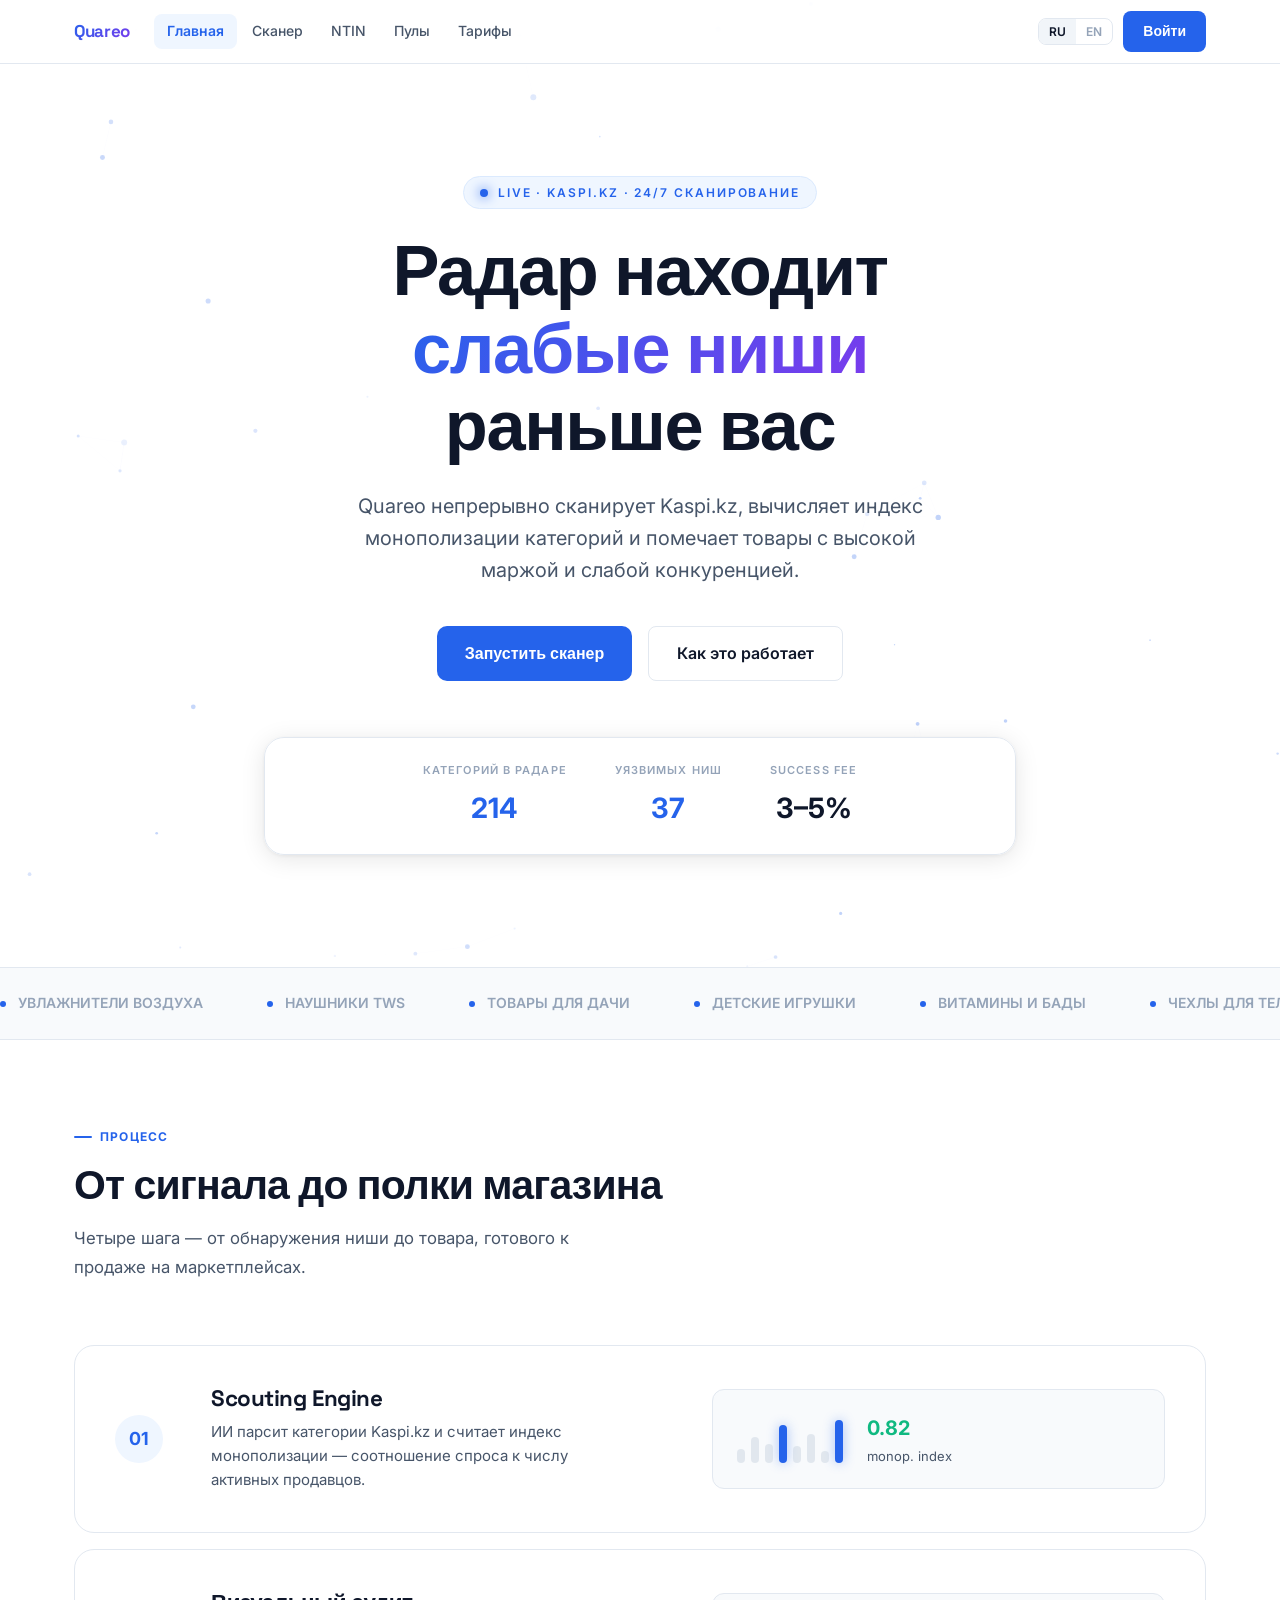
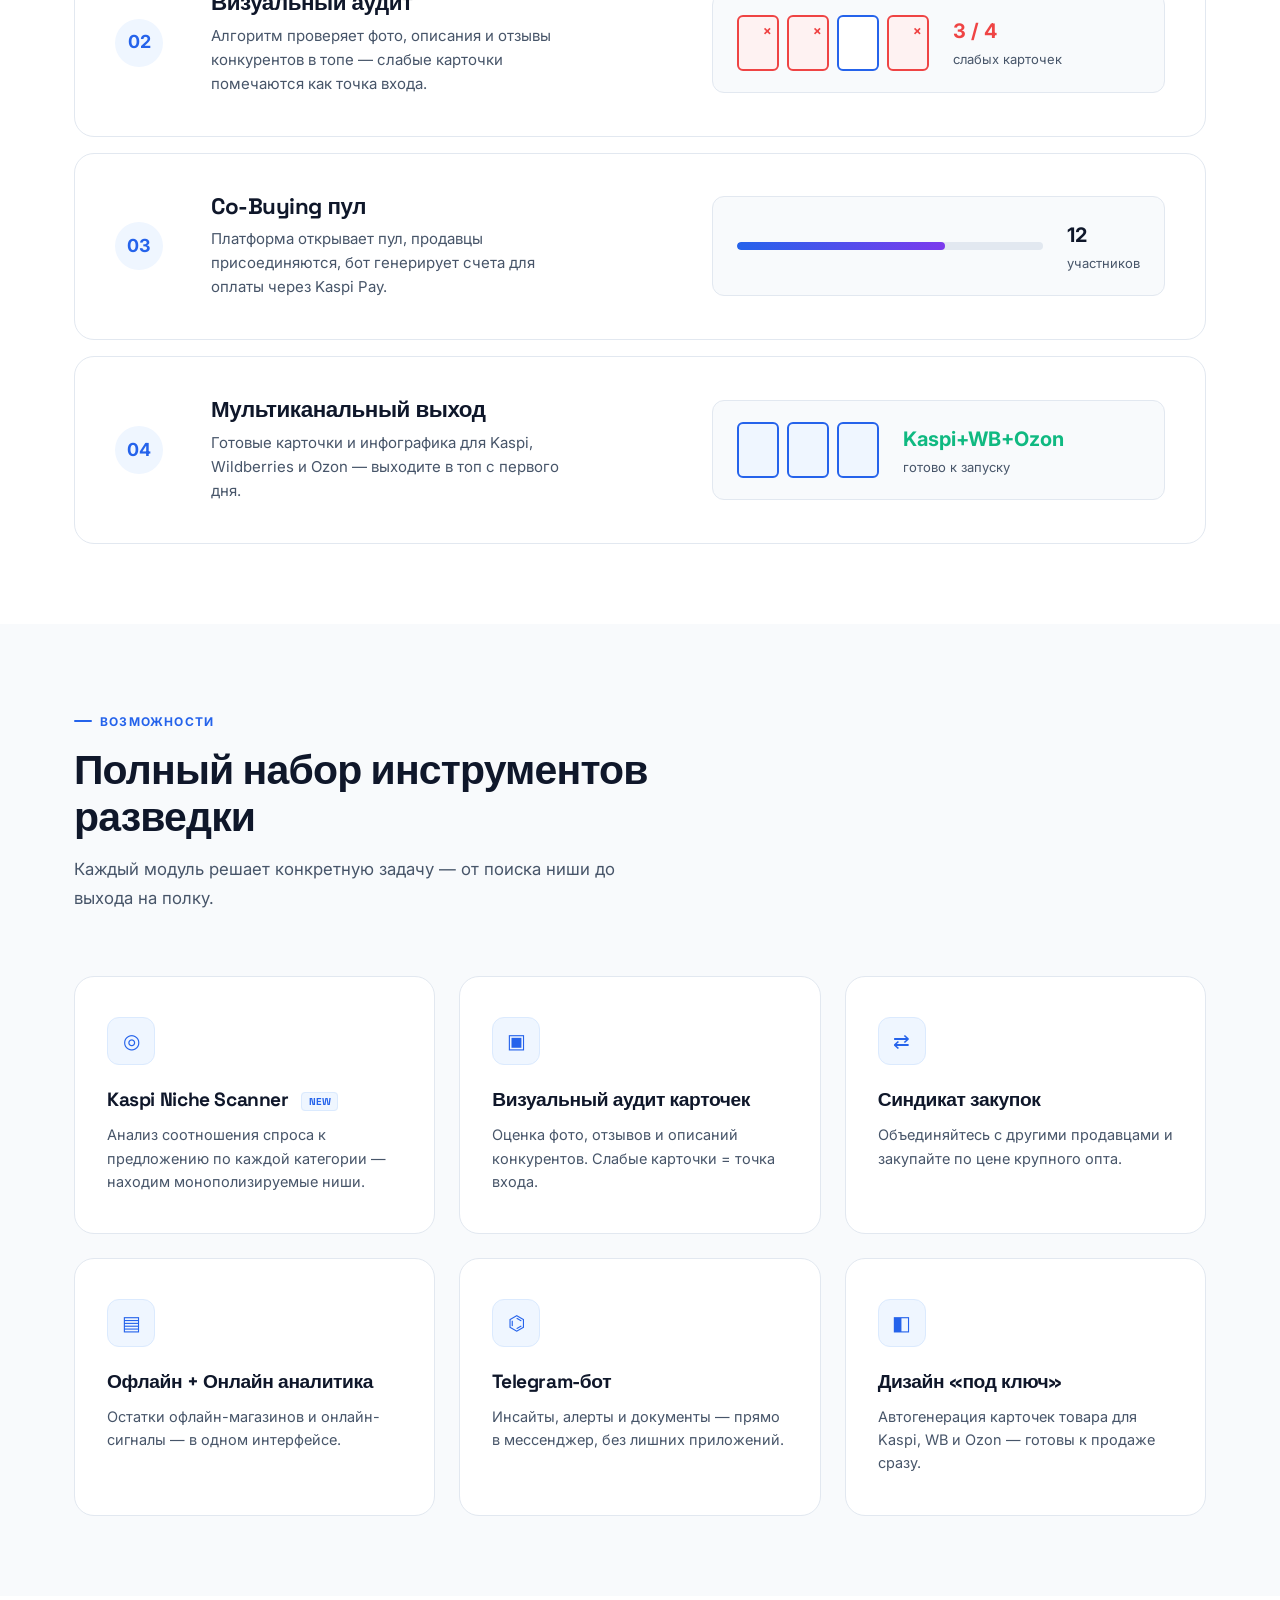
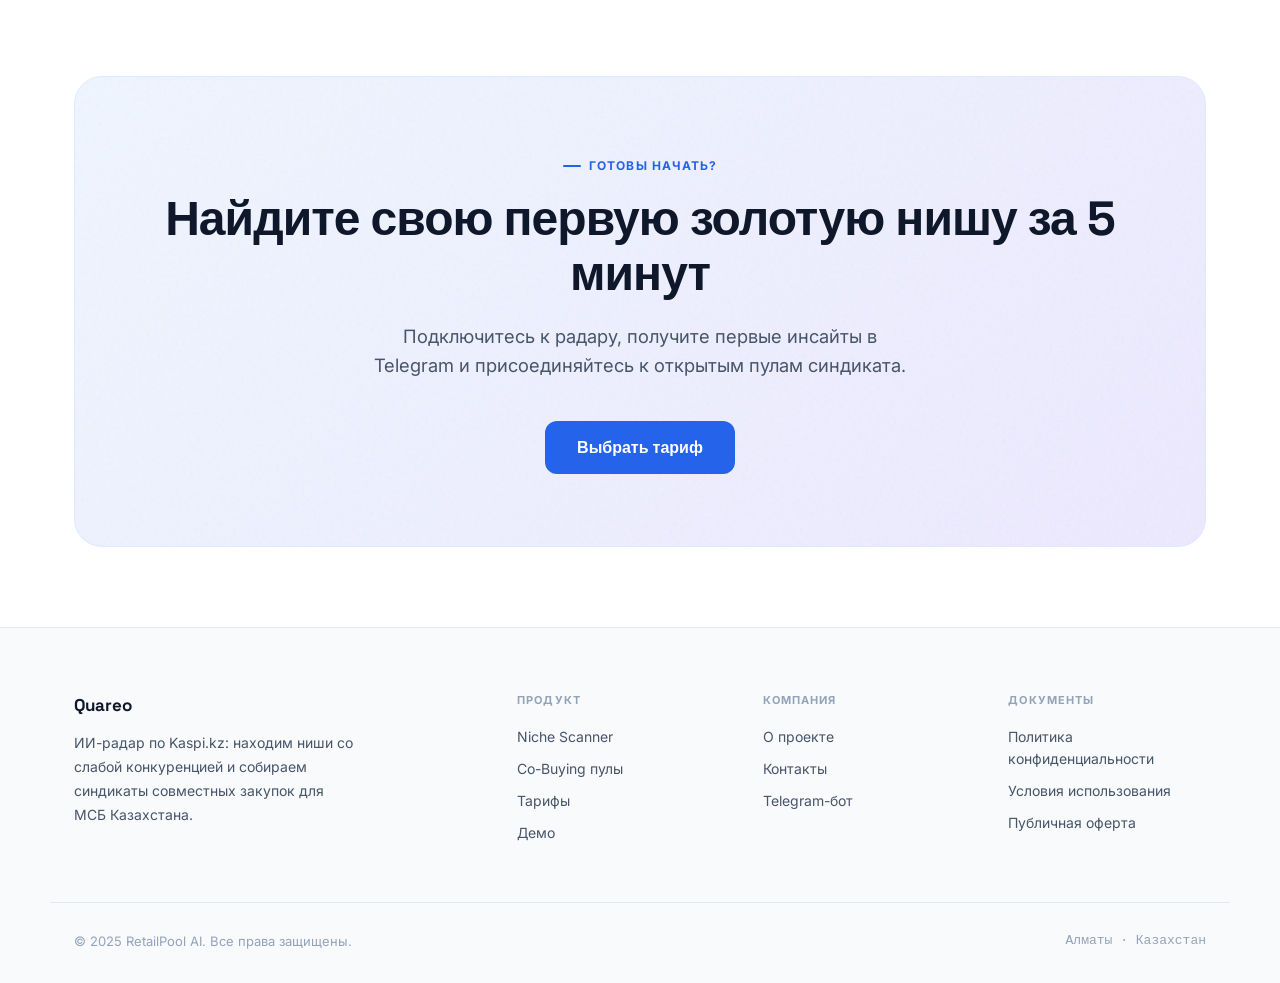
==== commit 7732a5b7: "tg bot" ====
--- a/frontend/index.html
+++ b/frontend/index.html
@@ -173,6 +173,7 @@
     <div class="nav-links" id="navLinks">
       <a href="index.html" class="active" data-i="nav_home">Главная</a>
       <a href="scanner.html" data-i="nav_scanner">Сканер</a>
+      <a href="ntin.html" data-i="nav_ntin">NTIN</a>
       <a href="pools.html" data-i="nav_pools">Пулы</a>
       <a href="pricing.html" data-i="nav_pricing">Тарифы</a>
     </div>
--- a/frontend/assets/style.css
+++ b/frontend/assets/style.css
@@ -430,3 +430,70 @@
   section { padding: 3.5rem 1.25rem; }
   nav { padding: 0 1.25rem; }
 }
+.nav-dropdown { position: relative; display: inline-block; }
+.nav-dropdown-content {
+    display: none;
+    position: absolute;
+    background-color: var(--bg);
+    min-width: 160px;
+    box-shadow: var(--shadow-lg);
+    border: 1px solid var(--border);
+    border-radius: var(--radius-sm);
+    z-index: 100;
+    top: 100%;
+    left: 0;
+    padding: 0.5rem 0;
+}
+.nav-dropdown:hover .nav-dropdown-content { display: block; }
+.nav-dropdown-content a {
+    color: var(--text-2);
+    padding: 10px 16px;
+    text-decoration: none;
+    display: block;
+    font-size: 14px;
+    font-weight: 500;
+    transition: background-color 0.2s, color 0.2s;
+}
+.nav-dropdown-content a:hover {
+    background-color: var(--bg-2);
+    color: var(--brand);
+}
+
+/* ── Form feedback ─────────────────────────────────────────── */
+.form-error {
+  display: none; padding: 10px 14px; margin-top: 12px;
+  background: var(--red-bg); border: 1px solid #FCA5A5; border-radius: var(--radius-sm);
+  color: #991B1B; font-size: 13px; font-weight: 500;
+}
+.form-success {
+  display: none; padding: 10px 14px; margin-top: 12px;
+  background: var(--green-bg); border: 1px solid #6EE7B7; border-radius: var(--radius-sm);
+  color: var(--green-text); font-size: 13px; font-weight: 500;
+}
+.form-error.visible, .form-success.visible { display: block; animation: result-fade .3s ease; }
+
+/* ── Button variants ───────────────────────────────────────── */
+.btn-secondary {
+  display: inline-flex; align-items: center; justify-content: center; gap: 8px;
+  padding: 10px 20px; background: var(--bg); color: var(--text);
+  border: 1px solid var(--border); border-radius: var(--radius-sm);
+  font-size: 14px; font-weight: 600; cursor: pointer; font-family: var(--font-body);
+  transition: all .15s;
+}
+.btn-secondary:hover { background: var(--bg-2); border-color: var(--border-2); }
+.btn-block { width: 100%; justify-content: center; }
+.btn-loading { opacity: .6; pointer-events: none; position: relative; }
+.btn-loading::after {
+  content: ''; position: absolute; width: 16px; height: 16px;
+  border: 2px solid transparent; border-top-color: currentColor;
+  border-radius: 50%; animation: spin .6s linear infinite;
+  right: 14px; top: 50%; margin-top: -8px;
+}
+@keyframes spin { to { transform: rotate(360deg); } }
+
+/* ── Text utility colors ───────────────────────────────────── */
+.text-violet { color: var(--purple) !important; }
+.text-amber { color: var(--amber) !important; }
+.text-signal { color: var(--green) !important; }
+.text-alert { color: var(--red) !important; }
+
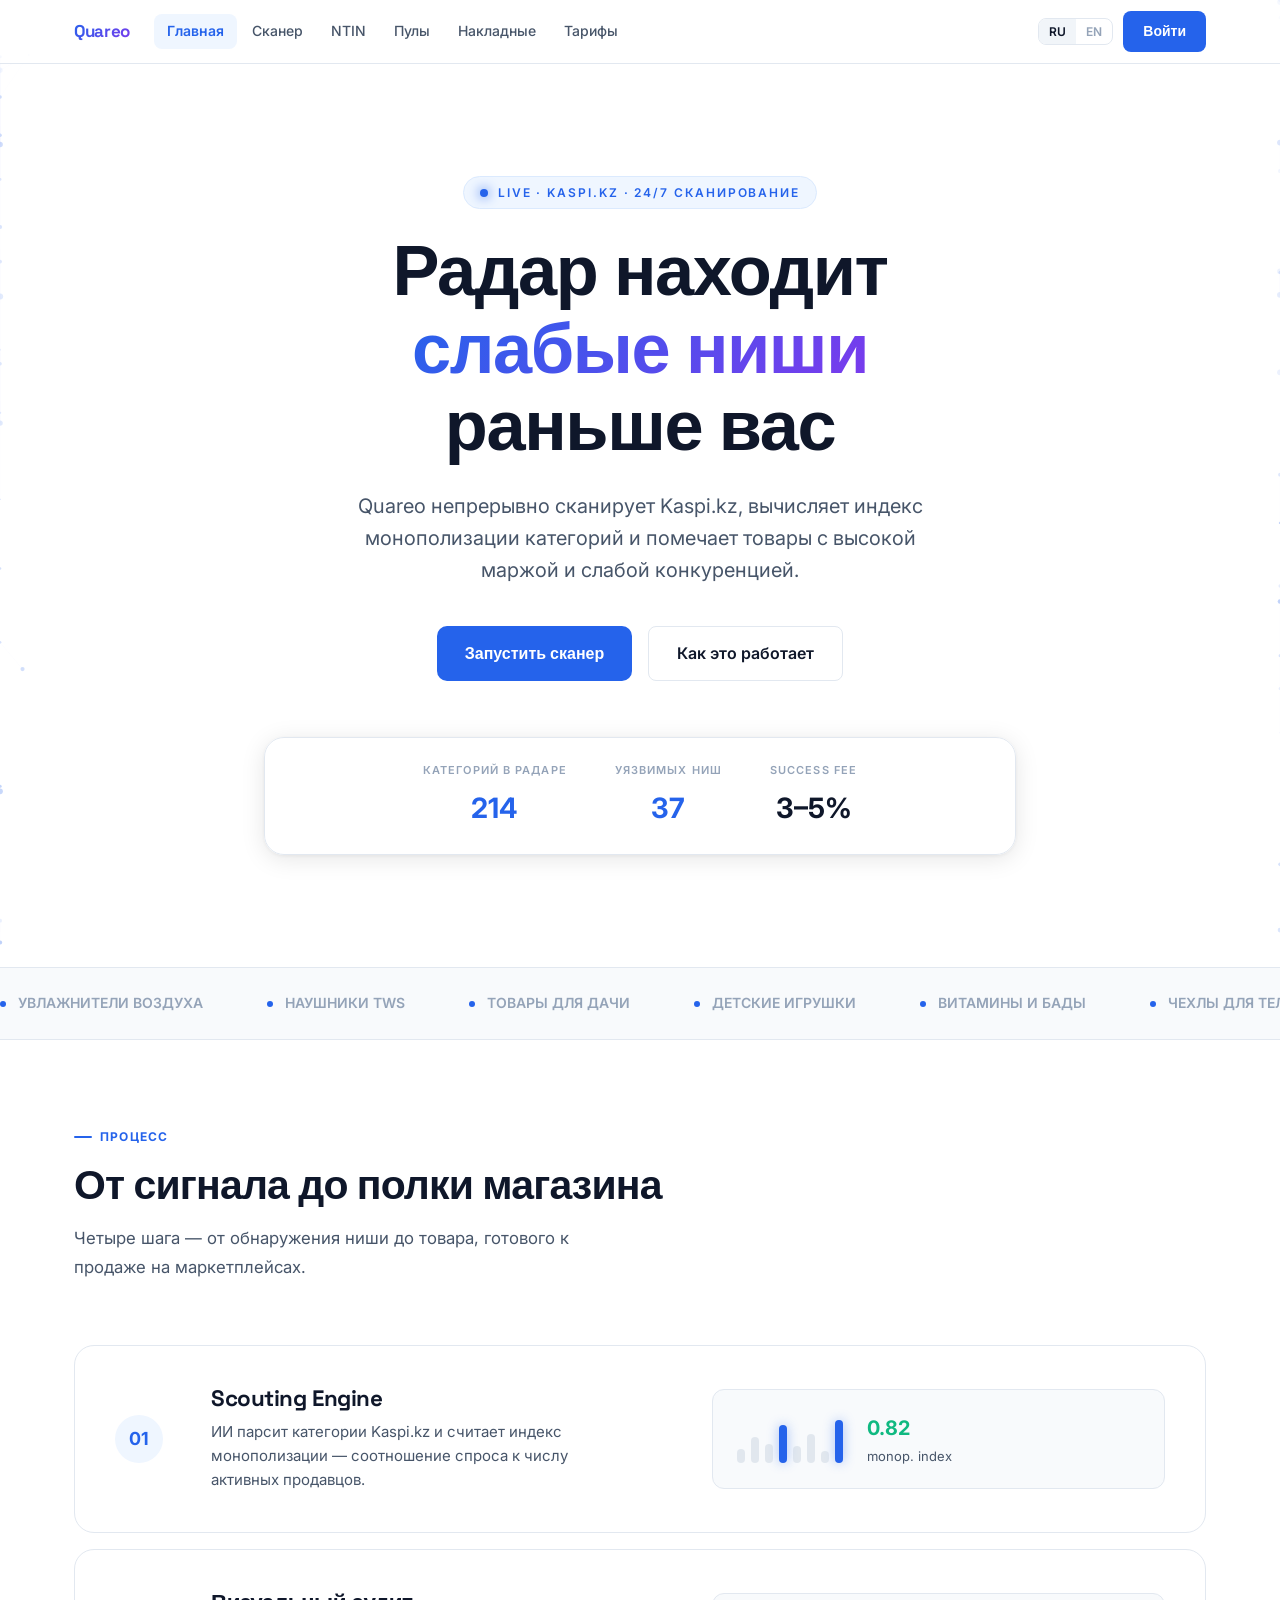
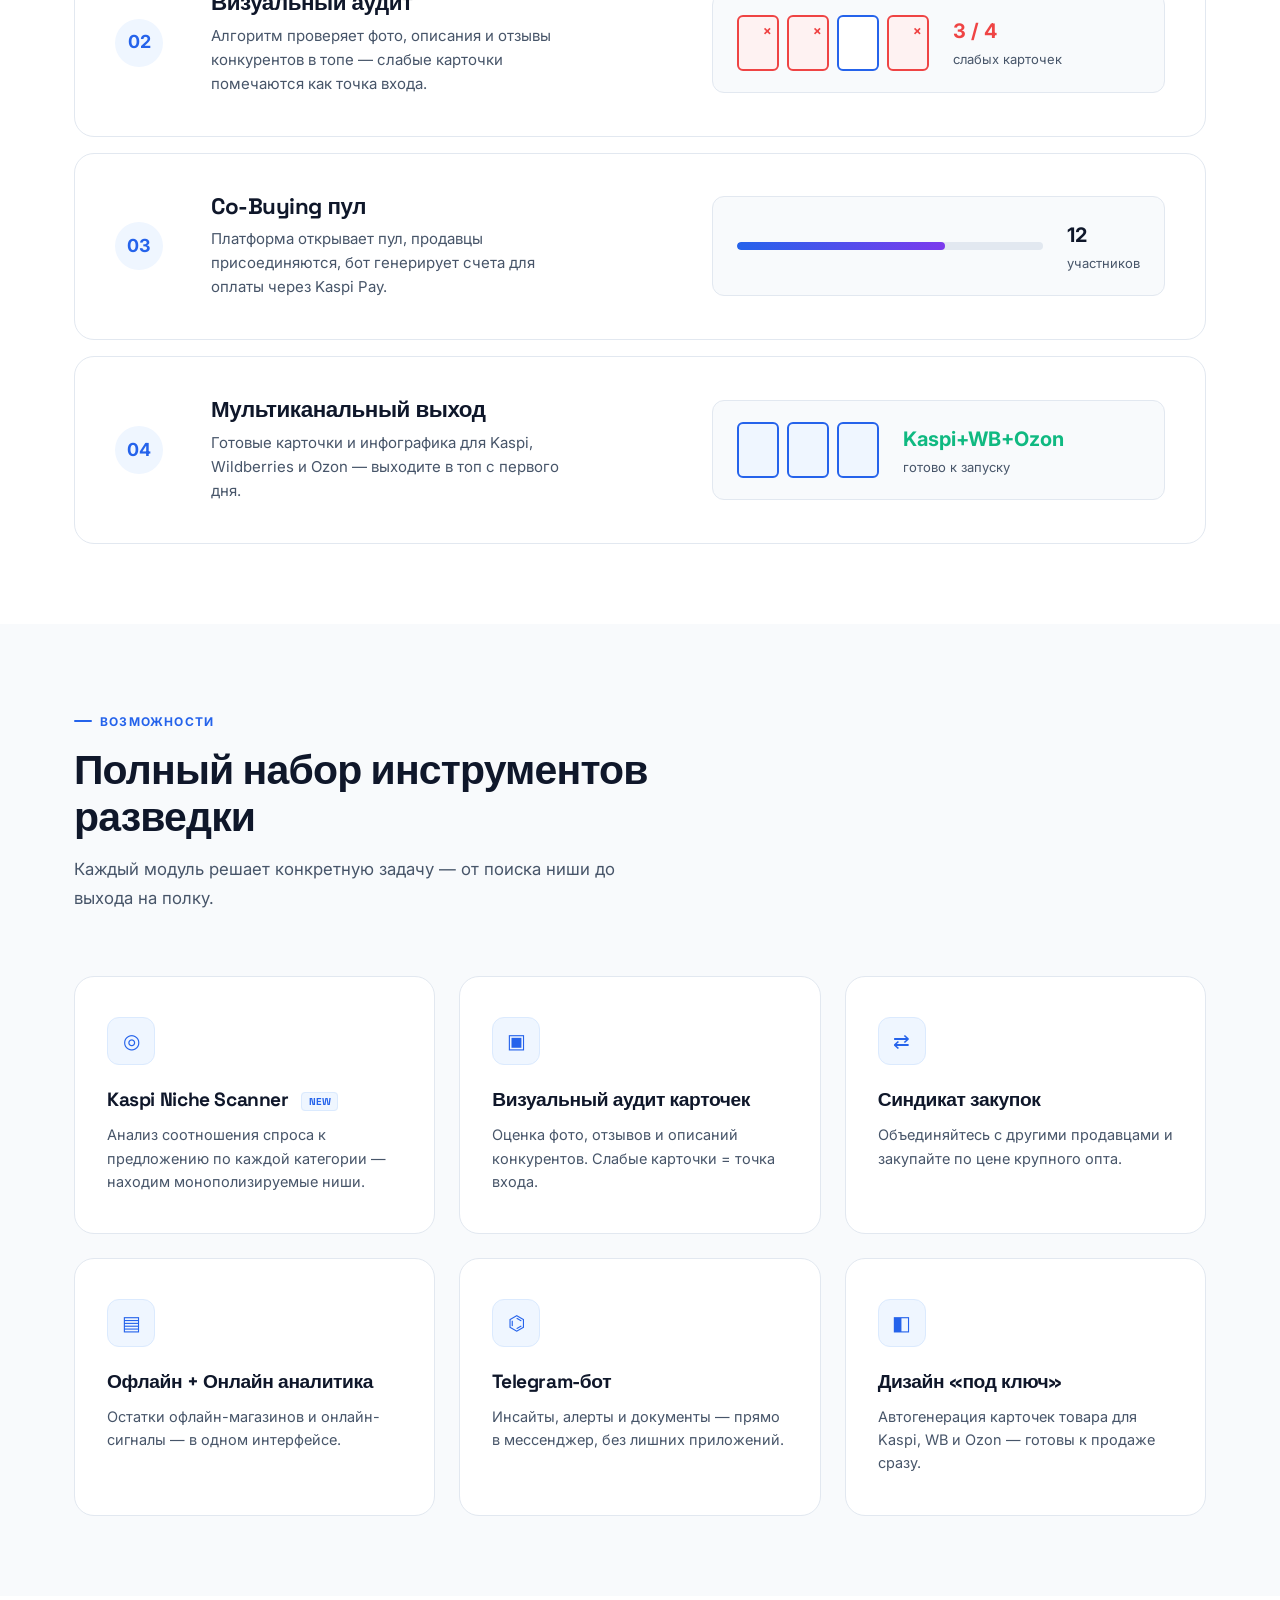
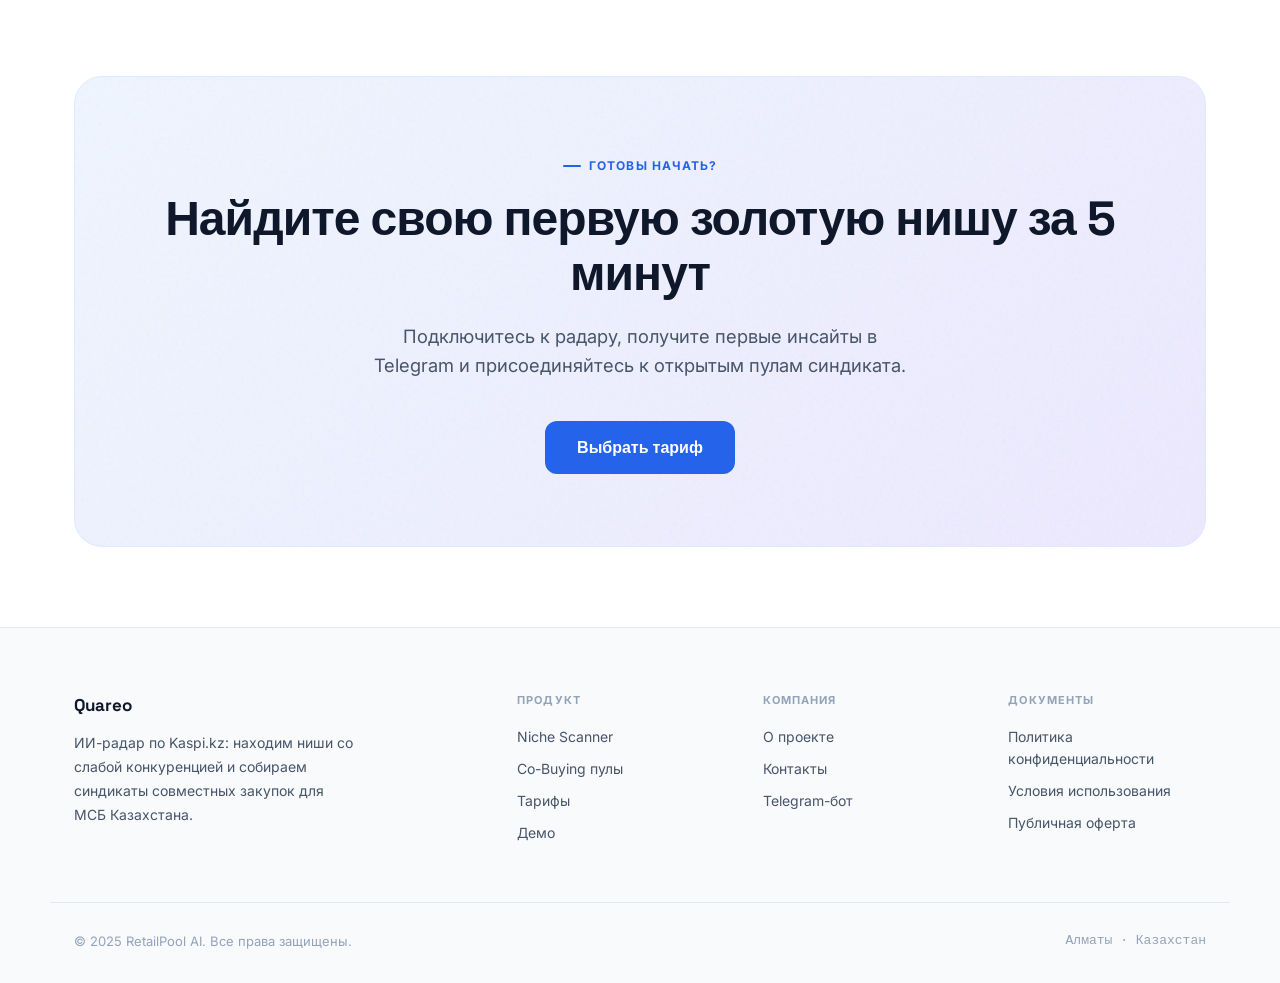
==== commit db450d15: "Nakladnie" ====
--- a/frontend/index.html
+++ b/frontend/index.html
@@ -175,6 +175,7 @@
       <a href="scanner.html" data-i="nav_scanner">Сканер</a>
       <a href="ntin.html" data-i="nav_ntin">NTIN</a>
       <a href="pools.html" data-i="nav_pools">Пулы</a>
+      <a href="waybills.html" data-i="nav_waybills">Накладные</a>
       <a href="pricing.html" data-i="nav_pricing">Тарифы</a>
     </div>
     <div class="nav-right">
